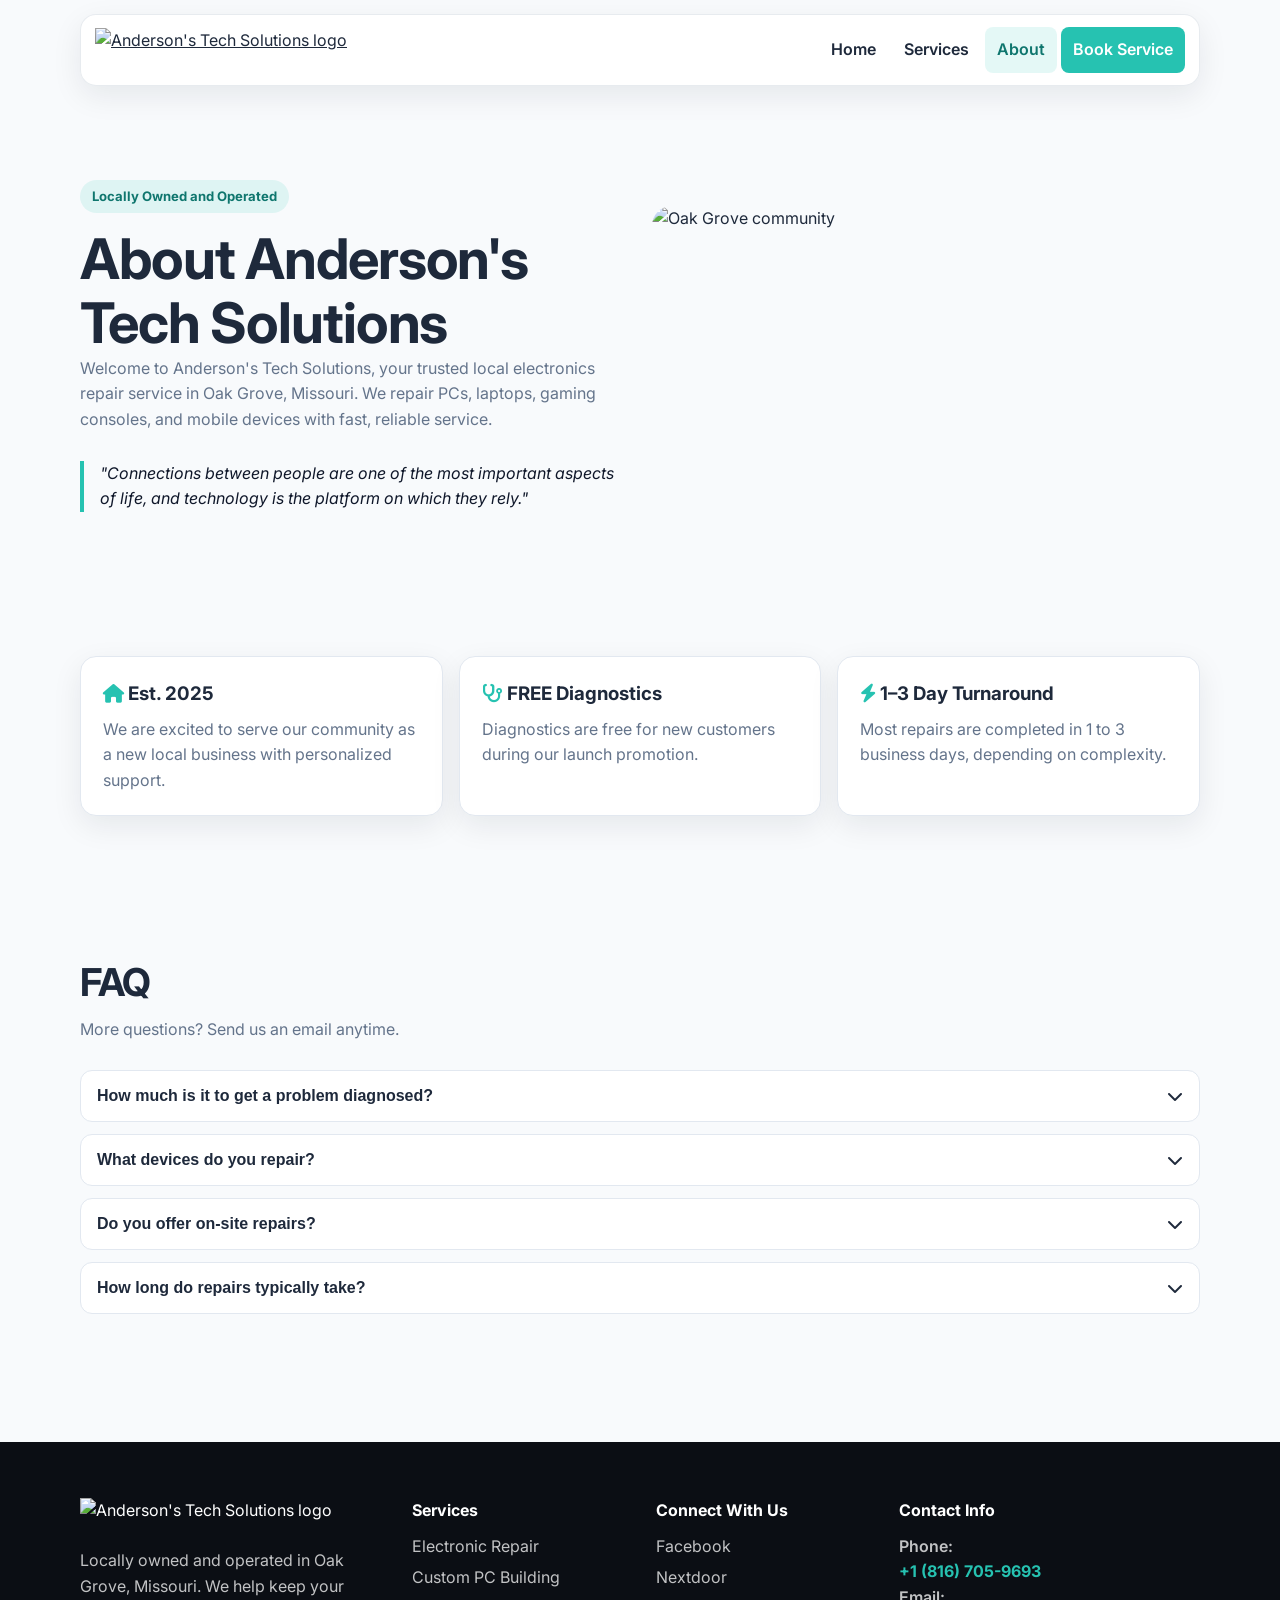
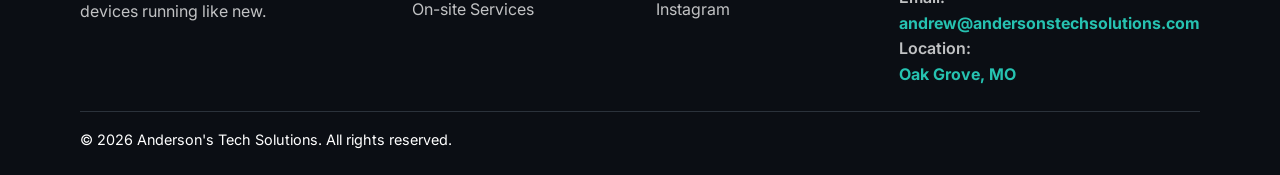
==== about.html @ 89846344 "Add files via upload" ====
<!DOCTYPE html>
<html lang="en">
<head>
    <meta charset="UTF-8">
    <meta name="viewport" content="width=device-width, initial-scale=1.0">
    <title>About | Anderson's Tech Solutions</title>
    <link rel="preconnect" href="https://fonts.googleapis.com">
    <link rel="preconnect" href="https://fonts.gstatic.com" crossorigin>
    <link href="https://fonts.googleapis.com/css2?family=Inter:wght@400;500;600;700;800&display=swap" rel="stylesheet">
    <link rel="stylesheet" href="style.css">
    <link rel="stylesheet" href="https://cdnjs.cloudflare.com/ajax/libs/font-awesome/6.5.2/css/all.min.css">
</head>
<body>
    <header class="site-header">
        <div class="container nav-wrap">
            <a class="brand" href="index.html" aria-label="Go to home">
                <img src="images/andersons-tech-solutions-logo.webp" alt="Anderson's Tech Solutions logo">
            </a>
            <button class="nav-toggle" aria-label="Open navigation" aria-expanded="false" aria-controls="site-nav">
                <span></span><span></span><span></span>
            </button>
            <nav class="nav-links" id="site-nav">
                <a href="index.html">Home</a>
                <a href="services.html">Services</a>
                <a href="about.html">About</a>
                <a href="contact.html" class="nav-cta">Book Service</a>
            </nav>
        </div>
    </header>

    <main>
        <section class="section">
            <div class="container split">
                <div>
                    <span class="pill">Locally Owned and Operated</span>
                    <h1>About Anderson's Tech Solutions</h1>
                    <p class="section-copy">Welcome to Anderson's Tech Solutions, your trusted local electronics repair service in Oak Grove, Missouri. We repair PCs, laptops, gaming consoles, and mobile devices with fast, reliable service.</p>
                    <p class="quote-box">"Connections between people are one of the most important aspects of life, and technology is the platform on which they rely."</p>
                </div>
                <div class="hero-media">
                    <img src="images/oakgrove.webp" alt="Oak Grove community">
                </div>
            </div>
        </section>

        <section class="section">
            <div class="container services-grid">
                <article class="card">
                    <h3><i class="fa-solid fa-house" style="color:#26C2B1;"></i> Est. 2025</h3>
                    <p>We are excited to serve our community as a new local business with personalized support.</p>
                </article>
                <article class="card">
                    <h3><i class="fa-solid fa-stethoscope" style="color:#26C2B1;"></i> FREE Diagnostics</h3>
                    <p>Diagnostics are free for new customers during our launch promotion.</p>
                </article>
                <article class="card">
                    <h3><i class="fa-solid fa-bolt" style="color:#26C2B1;"></i> 1–3 Day Turnaround</h3>
                    <p>Most repairs are completed in 1 to 3 business days, depending on complexity.</p>
                </article>
            </div>
        </section>

        <section class="section">
            <div class="container">
                <h2 class="section-title">FAQ</h2>
                <p class="section-copy">More questions? Send us an email anytime.</p>
                <div class="faq-list">
                    <article class="faq-item">
                        <button class="faq-question" type="button">How much is it to get a problem diagnosed? <i class="fa-solid fa-chevron-down"></i></button>
                        <div class="faq-answer"><p>Diagnostics on average are about $50 but are currently free for new customers with our promotion.</p></div>
                    </article>
                    <article class="faq-item">
                        <button class="faq-question" type="button">What devices do you repair? <i class="fa-solid fa-chevron-down"></i></button>
                        <div class="faq-answer"><p>We repair PCs, laptops, gaming consoles, mobile devices, and custom-built computers. If it's tech, we can fix it.</p></div>
                    </article>
                    <article class="faq-item">
                        <button class="faq-question" type="button">Do you offer on-site repairs? <i class="fa-solid fa-chevron-down"></i></button>
                        <div class="faq-answer"><p>Yes. We come to you for diagnostics, repairs, and device pick-up/drop-off.</p></div>
                    </article>
                    <article class="faq-item">
                        <button class="faq-question" type="button">How long do repairs typically take? <i class="fa-solid fa-chevron-down"></i></button>
                        <div class="faq-answer"><p>Most repairs are completed within 1 to 3 business days. We keep you updated on timing.</p></div>
                    </article>
                </div>
            </div>
        </section>
    </main>

    <footer>
        <div class="container footer-grid">
            <div class="footer-brand">
                <img src="images/andersons-tech-solutions-logo2.webp" alt="Anderson's Tech Solutions logo">
                <p>Locally owned and operated in Oak Grove, Missouri. We help keep your devices running like new.</p>
            </div>
            <div>
                <h4>Services</h4>
                <ul>
                    <li><a href="services.html">Electronic Repair</a></li>
                    <li><a href="services.html">Custom PC Building</a></li>
                    <li><a href="services.html">On-site Services</a></li>
                </ul>
            </div>
            <div>
                <h4>Connect With Us</h4>
                <ul>
                    <li><a href="#">Facebook</a></li>
                    <li><a href="#">Nextdoor</a></li>
                    <li><a href="#">Instagram</a></li>
                </ul>
            </div>
            <div>
                <h4>Contact Info</h4>
                <p><span class="contact-label">Phone:</span><br><span class="contact-value">+1 (816) 705-9693</span></p>
                <p><span class="contact-label">Email:</span><br><span class="contact-value">andrew@andersonstechsolutions.com</span></p>
                <p><span class="contact-label">Location:</span><br><span class="contact-value">Oak Grove, MO</span></p>
            </div>
        </div>
        <div class="container footer-bottom">© 2026 Anderson's Tech Solutions. All rights reserved.</div>
    </footer>

    <script>
        (() => {
            const toggle = document.querySelector('.nav-toggle');
            const nav = document.querySelector('#site-nav');
            const header = document.querySelector('.site-header');
            let lastY = 0;

            toggle.addEventListener('click', () => {
                const isOpen = nav.classList.toggle('open');
                toggle.setAttribute('aria-expanded', isOpen ? 'true' : 'false');
            });

            nav.querySelectorAll('a').forEach(link => {
                link.addEventListener('click', () => {
                    nav.classList.remove('open');
                    toggle.setAttribute('aria-expanded', 'false');
                });
            });

            const current = window.location.pathname.split('/').pop() || 'index.html';
            nav.querySelectorAll('a').forEach(link => {
                const href = link.getAttribute('href');
                if (href === current) link.classList.add('active');
            });

            window.addEventListener('scroll', () => {
                const y = window.scrollY || document.documentElement.scrollTop;
                if (y > lastY && y > 120) header.classList.add('is-hidden');
                else header.classList.remove('is-hidden');
                lastY = y <= 0 ? 0 : y;
            });

            document.querySelectorAll('.faq-item').forEach(item => {
                const button = item.querySelector('.faq-question');
                button.addEventListener('click', () => item.classList.toggle('active'));
            });
        })();
    </script>
</body>
</html>
---- style.css ----
:root {
    --primary: #26C2B1;
    --bg-dark: #0B0E14;
    --bg-light: #F8FAFC;
    --text: #1E293B;
    --muted: #64748B;
    --white: #FFFFFF;
    --border: #E2E8F0;
    --shadow-soft: 0 10px 30px rgba(15, 23, 42, 0.08);
    --shadow-hover: 0 18px 40px rgba(15, 23, 42, 0.14);
}

* {
    margin: 0;
    padding: 0;
    box-sizing: border-box;
}

html {
    scroll-behavior: smooth;
}

body {
    font-family: 'Inter', sans-serif;
    background: var(--bg-light);
    color: var(--text);
    line-height: 1.6;
}

img {
    max-width: 100%;
    display: block;
}

a {
    color: inherit;
}

.container {
    width: min(1120px, 92%);
    margin: 0 auto;
}

h1,
h2 {
    letter-spacing: -0.02em;
    line-height: 1.15;
}

h1 {
    font-size: clamp(2rem, 5vw, 3.5rem);
}

h2 {
    font-size: clamp(1.6rem, 3.5vw, 2.4rem);
}

p {
    color: var(--muted);
}

.section {
    padding: 72px 0;
}

.section-title {
    margin-bottom: 12px;
}

.section-copy {
    max-width: 70ch;
    margin-bottom: 28px;
}

.pill {
    display: inline-flex;
    align-items: center;
    padding: 6px 12px;
    border-radius: 999px;
    background: rgba(38, 194, 177, 0.12);
    color: #0f766e;
    font-size: 0.82rem;
    font-weight: 700;
    margin-bottom: 14px;
}

.btn,
.btn-outline {
    min-height: 48px;
    padding: 12px 18px;
    border-radius: 8px;
    border: 1px solid transparent;
    font-weight: 700;
    text-decoration: none;
    display: inline-flex;
    align-items: center;
    justify-content: center;
    gap: 8px;
    transition: all 0.3s ease;
    cursor: pointer;
}

.btn {
    background: var(--primary);
    color: var(--white);
}

.btn:hover {
    filter: brightness(0.95);
    transform: translateY(-1px);
}

.btn-outline {
    border-color: var(--border);
    color: var(--text);
    background: var(--white);
}

.btn-outline:hover {
    border-color: var(--primary);
    color: #0f766e;
}

.site-header {
    position: fixed;
    top: 14px;
    left: 0;
    right: 0;
    z-index: 1000;
    transition: transform 0.3s ease, opacity 0.3s ease;
}

.site-header.is-hidden {
    transform: translateY(-120px);
    opacity: 0;
    pointer-events: none;
}

.nav-wrap {
    min-height: 72px;
    background: rgba(255, 255, 255, 0.92);
    backdrop-filter: blur(14px);
    border: 1px solid rgba(148, 163, 184, 0.22);
    border-radius: 16px;
    display: flex;
    align-items: center;
    justify-content: space-between;
    padding: 8px 14px;
    box-shadow: var(--shadow-soft);
}

.brand img {
    height: 44px;
}

.nav-toggle {
    width: 46px;
    height: 46px;
    border: 1px solid var(--border);
    border-radius: 10px;
    background: var(--white);
    display: inline-flex;
    align-items: center;
    justify-content: center;
    flex-direction: column;
    gap: 5px;
}

.nav-toggle span {
    width: 18px;
    height: 2px;
    background: var(--text);
    border-radius: 2px;
}

.nav-links {
    position: absolute;
    top: calc(100% + 10px);
    left: 4%;
    right: 4%;
    background: var(--white);
    border: 1px solid var(--border);
    border-radius: 14px;
    box-shadow: var(--shadow-soft);
    padding: 10px;
    display: none;
    flex-direction: column;
    gap: 6px;
}

.nav-links.open {
    display: flex;
}

.nav-links a {
    text-decoration: none;
    color: var(--text);
    font-weight: 600;
    padding: 12px;
    border-radius: 8px;
    transition: all 0.3s ease;
}

.nav-links a:hover,
.nav-links a.active {
    background: rgba(38, 194, 177, 0.12);
    color: #0f766e;
}

.nav-links .nav-cta {
    background: var(--primary);
    color: var(--white);
    text-align: center;
}

.nav-links .nav-cta:hover {
    background: #1da998;
    color: var(--white);
}

main {
    padding-top: 108px;
}

.hero {
    display: grid;
    gap: 26px;
    align-items: center;
}

.hero-media {
    border-radius: 20px;
    overflow: hidden;
    min-height: 280px;
}

.hero-media img {
    width: 100%;
    height: 100%;
    object-fit: cover;
}

.quick-highlights {
    display: grid;
    gap: 16px;
    margin-top: 22px;
}

.card {
    background: var(--white);
    border: 1px solid var(--border);
    border-radius: 16px;
    padding: 22px;
    box-shadow: var(--shadow-soft);
    transition: all 0.3s ease;
}

.card:hover {
    transform: translateY(-4px);
    box-shadow: var(--shadow-hover);
}

.card h3 {
    margin-bottom: 8px;
}

.services-grid {
    display: grid;
    gap: 16px;
}

.dark-band {
    background: var(--bg-dark);
    color: var(--white);
    border-radius: 20px;
    padding: 28px;
}

.dark-band p {
    color: rgba(255, 255, 255, 0.8);
}

.split {
    display: grid;
    gap: 24px;
    align-items: center;
}

.quote-box {
    border-left: 4px solid var(--primary);
    padding-left: 16px;
    font-style: italic;
    color: #0f172a;
}

.faq-list {
    display: grid;
    gap: 12px;
}

.faq-item {
    background: var(--white);
    border: 1px solid var(--border);
    border-radius: 12px;
    overflow: hidden;
}

.faq-question {
    width: 100%;
    border: 0;
    background: transparent;
    text-align: left;
    font-size: 1rem;
    color: var(--text);
    font-weight: 700;
    padding: 16px;
    display: flex;
    justify-content: space-between;
    align-items: center;
    cursor: pointer;
}

.faq-answer {
    padding: 0 16px;
    max-height: 0;
    overflow: hidden;
    transition: max-height 0.3s ease;
}

.faq-item.active .faq-answer {
    max-height: 220px;
    padding-bottom: 16px;
}

.contact-layout {
    display: grid;
    gap: 18px;
}

.contact-panel,
.contact-form-wrap {
    border-radius: 16px;
    border: 1px solid var(--border);
    background: var(--white);
    padding: 22px;
}

.contact-list {
    display: grid;
    gap: 12px;
    margin-top: 16px;
}

.contact-list p {
    margin: 0;
}

.contact-value {
    color: var(--primary);
    font-weight: 700;
}

.social-links {
    display: flex;
    flex-wrap: wrap;
    gap: 10px;
    margin-top: 14px;
}

.social-links a {
    text-decoration: none;
    border: 1px solid var(--border);
    border-radius: 999px;
    padding: 8px 12px;
    font-weight: 600;
    transition: all 0.3s ease;
}

.social-links a:hover {
    border-color: var(--primary);
    color: #0f766e;
}

form {
    display: grid;
    gap: 12px;
}

label {
    font-weight: 600;
    font-size: 0.92rem;
}

input,
textarea {
    width: 100%;
    min-height: 48px;
    border: 1px solid var(--border);
    border-radius: 8px;
    padding: 12px 14px;
    font: inherit;
    color: var(--text);
    background: var(--white);
}

textarea {
    min-height: 130px;
    resize: vertical;
}

input:focus,
textarea:focus {
    outline: 2px solid rgba(38, 194, 177, 0.3);
    border-color: var(--primary);
}

.form-msg {
    font-weight: 600;
    color: #0f766e;
    min-height: 20px;
}

footer {
    margin-top: 56px;
    background: var(--bg-dark);
    color: var(--white);
    padding: 56px 0 24px;
}

.footer-grid {
    display: grid;
    gap: 22px;
}

.footer-brand img {
    height: 38px;
    margin-bottom: 12px;
}

footer h4 {
    margin-bottom: 10px;
    color: var(--white);
}

footer p,
footer a,
footer li {
    color: rgba(255, 255, 255, 0.75);
    text-decoration: none;
    list-style: none;
}

footer ul {
    display: grid;
    gap: 6px;
}

footer .contact-label {
    color: rgba(255, 255, 255, 0.75);
    font-weight: 600;
}

footer .contact-value {
    color: var(--primary);
    font-weight: 700;
}

.footer-bottom {
    border-top: 1px solid rgba(148, 163, 184, 0.24);
    margin-top: 24px;
    padding-top: 16px;
    font-size: 0.9rem;
}

@media (min-width: 900px) {
    .nav-toggle {
        display: none;
    }

    .nav-links {
        position: static;
        display: flex;
        flex-direction: row;
        align-items: center;
        gap: 4px;
        background: transparent;
        border: 0;
        box-shadow: none;
        padding: 0;
    }

    .nav-links a {
        padding: 10px 12px;
    }

    .hero {
        grid-template-columns: 1.05fr 0.95fr;
        gap: 36px;
    }

    .quick-highlights {
        grid-template-columns: repeat(3, 1fr);
    }

    .services-grid {
        grid-template-columns: repeat(3, 1fr);
    }

    .split {
        grid-template-columns: 1fr 1fr;
    }

    .contact-layout {
        grid-template-columns: 0.95fr 1.05fr;
    }

    .footer-grid {
        grid-template-columns: 1.4fr 1fr 1fr 1.1fr;
    }
}
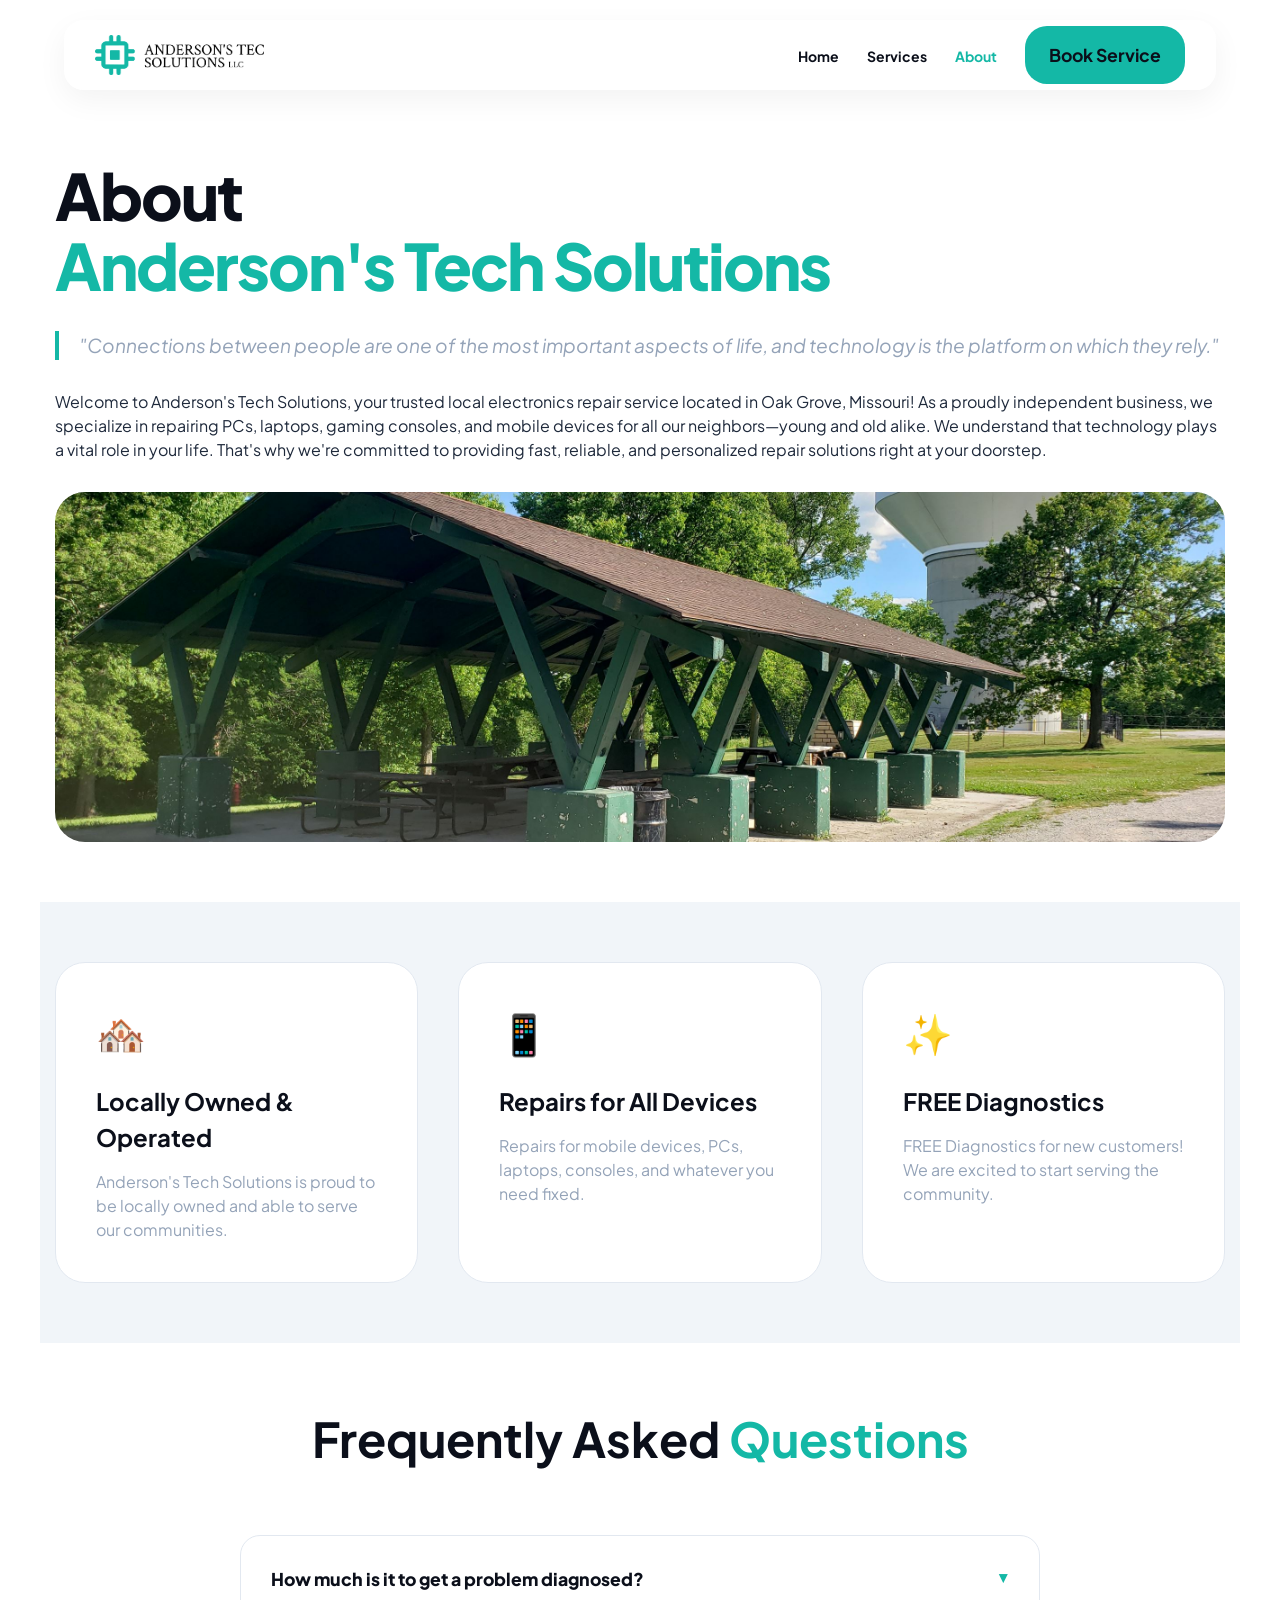
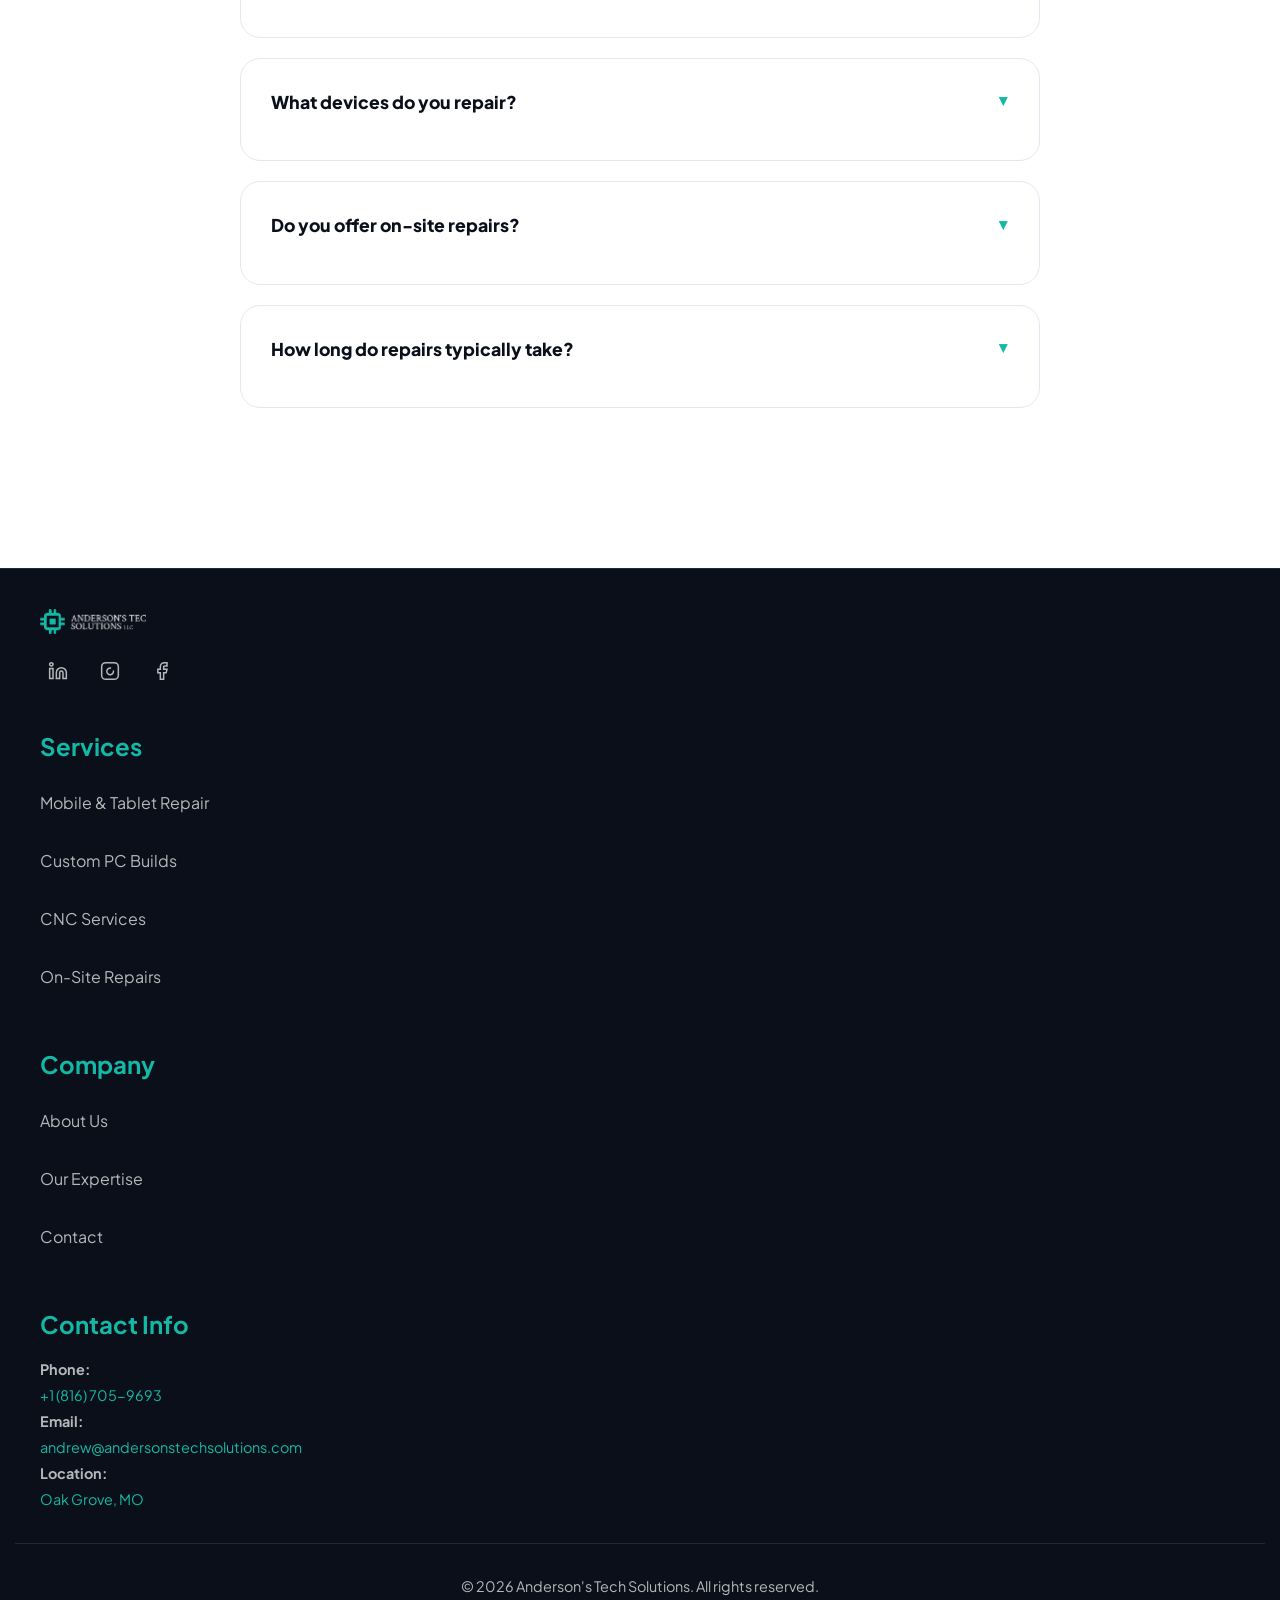
==== commit 741de6e2: "Add files via upload" ====
--- a/about.html
+++ b/about.html
@@ -3,158 +3,272 @@
 <head>
     <meta charset="UTF-8">
     <meta name="viewport" content="width=device-width, initial-scale=1.0">
-    <title>About | Anderson's Tech Solutions</title>
-    <link rel="preconnect" href="https://fonts.googleapis.com">
-    <link rel="preconnect" href="https://fonts.gstatic.com" crossorigin>
-    <link href="https://fonts.googleapis.com/css2?family=Inter:wght@400;500;600;700;800&display=swap" rel="stylesheet">
+    <link rel="icon" type="image/webp" href="images/log.webp">
+    <title>About Us | Anderson's Tech Solutions</title>
     <link rel="stylesheet" href="style.css">
-    <link rel="stylesheet" href="https://cdnjs.cloudflare.com/ajax/libs/font-awesome/6.5.2/css/all.min.css">
+    <link href="https://fonts.googleapis.com/css2?family=Plus+Jakarta+Sans:wght@700;800&display=swap" rel="stylesheet">
+    <link href="https://unpkg.com/aos@2.3.1/dist/aos.css" rel="stylesheet">
 </head>
 <body>
-    <header class="site-header">
-        <div class="container nav-wrap">
-            <a class="brand" href="index.html" aria-label="Go to home">
-                <img src="images/andersons-tech-solutions-logo.webp" alt="Anderson's Tech Solutions logo">
-            </a>
-            <button class="nav-toggle" aria-label="Open navigation" aria-expanded="false" aria-controls="site-nav">
-                <span></span><span></span><span></span>
-            </button>
-            <nav class="nav-links" id="site-nav">
-                <a href="index.html">Home</a>
-                <a href="services.html">Services</a>
-                <a href="about.html">About</a>
-                <a href="contact.html" class="nav-cta">Book Service</a>
-            </nav>
+
+    <nav class="navbar">
+        <a href="index.html" style="display: flex; align-items: center; text-decoration: none;">
+            <img src="images/andersons-tech-solutions-logo.webp" height="40" alt="Anderson's Tech Solutions Logo">
+        </a>
+        
+        <!-- Pulsante Hamburger (visibile solo mobile) -->
+        <button class="hamburger" aria-label="Toggle navigation menu" aria-expanded="false">
+            <svg class="hamburger-open" width="28" height="28" viewBox="0 0 24 24" fill="none" stroke="#0b0f1a" stroke-width="3" aria-hidden="true">
+                <line x1="3" y1="6" x2="21" y2="6"></line>
+                <line x1="3" y1="12" x2="21" y2="12"></line>
+                <line x1="3" y1="18" x2="21" y2="18"></line>
+            </svg>
+            <svg class="hamburger-close" width="28" height="28" viewBox="0 0 24 24" fill="none" stroke="#ffffff" stroke-width="3" aria-hidden="true">
+                <line x1="5" y1="5" x2="19" y2="19"></line>
+                <line x1="19" y1="5" x2="5" y2="19"></line>
+            </svg>
+        </button>
+        
+        <div class="nav-links">
+            <a href="index.html">Home</a>
+            <a href="services.html">Services</a>
+            <a href="about.html" class="active">About</a>
+            <a href="contact.html" class="btn-cta">Book Service</a>
+
+            <div class="mobile-social" aria-label="Social links">
+                <a href="#" class="social-link" aria-label="LinkedIn">
+                    <svg width="24" height="24" viewBox="0 0 24 24" fill="none" stroke="currentColor" stroke-width="2" aria-hidden="true">
+                        <path d="M16 8a6 6 0 0 1 6 6v7h-4v-7a2 2 0 0 0-2-2 2 2 0 0 0-2 2v7h-4v-7a6 6 0 0 1 6-6z"></path>
+                        <rect x="2" y="9" width="4" height="12"></rect>
+                        <circle cx="4" cy="4" r="2"></circle>
+                    </svg>
+                </a>
+                <a href="#" class="social-link" aria-label="Instagram">
+                    <svg width="24" height="24" viewBox="0 0 24 24" fill="none" stroke="currentColor" stroke-width="2" aria-hidden="true">
+                        <rect x="2" y="2" width="20" height="20" rx="5" ry="5"></rect>
+                        <path d="M16 11.37a4 4 0 1 1-2.74-2.74"></path>
+                        <line x1="17.5" y1="6.5" x2="17.51" y2="6.5"></line>
+                    </svg>
+                </a>
+                <a href="#" class="social-link" aria-label="Facebook">
+                    <svg width="24" height="24" viewBox="0 0 24 24" fill="none" stroke="currentColor" stroke-width="2" aria-hidden="true">
+                        <path d="M18 2h-3a5 5 0 0 0-5 5v3H7v4h3v8h4v-8h3l1-4h-4V7a1 1 0 0 1 1-1h3z"></path>
+                    </svg>
+                </a>
+            </div>
         </div>
-    </header>
-
-    <main>
-        <section class="section">
-            <div class="container split">
-                <div>
-                    <span class="pill">Locally Owned and Operated</span>
-                    <h1>About Anderson's Tech Solutions</h1>
-                    <p class="section-copy">Welcome to Anderson's Tech Solutions, your trusted local electronics repair service in Oak Grove, Missouri. We repair PCs, laptops, gaming consoles, and mobile devices with fast, reliable service.</p>
-                    <p class="quote-box">"Connections between people are one of the most important aspects of life, and technology is the platform on which they rely."</p>
-                </div>
-                <div class="hero-media">
-                    <img src="images/oakgrove.webp" alt="Oak Grove community">
+    </nav>
+
+    <main style="padding-top: 100px;">
+        <section class="about-hero">
+            <div class="grid-dynamic">
+                <div data-aos="fade-right">
+                    <h1 style="font-size: clamp(1.8rem, 5vw, 4.5rem);">About <br><span class="text-teal">Anderson's Tech Solutions</span></h1>
+                    <p style="margin: 30px 0; font-size: clamp(1rem, 2vw, 1.2rem); color: var(--gray-400); border-left: 4px solid var(--teal); padding-left: 20px; font-style: italic;">
+                        "Connections between people are one of the most important aspects of life, and technology is the platform on which they rely."
+                    </p>
+                    <p style="color: var(--gray-800); font-size: clamp(0.95rem, 2vw, 1rem);">Welcome to Anderson's Tech Solutions, your trusted local electronics repair service located in Oak Grove, Missouri! As a proudly independent business, we specialize in repairing PCs, laptops, gaming consoles, and mobile devices for all our neighbors—young and old alike. We understand that technology plays a vital role in your life. That's why we're committed to providing fast, reliable, and personalized repair solutions right at your doorstep.</p>
+                </div>
+                <div class="img-wrapper" style="height: auto; min-height: 300px;" data-aos="zoom-in">
+                    <img src="images/oakgrove.webp" alt="Oak Grove Workshop">
                 </div>
             </div>
         </section>
 
-        <section class="section">
-            <div class="container services-grid">
-                <article class="card">
-                    <h3><i class="fa-solid fa-house" style="color:#26C2B1;"></i> Est. 2025</h3>
-                    <p>We are excited to serve our community as a new local business with personalized support.</p>
-                </article>
-                <article class="card">
-                    <h3><i class="fa-solid fa-stethoscope" style="color:#26C2B1;"></i> FREE Diagnostics</h3>
-                    <p>Diagnostics are free for new customers during our launch promotion.</p>
-                </article>
-                <article class="card">
-                    <h3><i class="fa-solid fa-bolt" style="color:#26C2B1;"></i> 1–3 Day Turnaround</h3>
-                    <p>Most repairs are completed in 1 to 3 business days, depending on complexity.</p>
-                </article>
+        <section style="background: var(--bg-light); padding: 120px 20px;">
+            <div style="max-width: 1200px; margin: 0 auto; display: grid; grid-template-columns: repeat(auto-fit, minmax(250px, 1fr)); gap: 40px;">
+                <div class="card-standard" data-aos="fade-up">
+                    <div style="font-size: 2.5rem; margin-bottom: 20px;">🏘️</div>
+                    <h3>Locally Owned & Operated</h3>
+                    <p>Anderson's Tech Solutions is proud to be locally owned and able to serve our communities.</p>
+                </div>
+                <div class="card-standard" data-aos="fade-up" data-aos-delay="25">
+                    <div style="font-size: 2.5rem; margin-bottom: 20px;">📱</div>
+                    <h3>Repairs for All Devices</h3>
+                    <p>Repairs for mobile devices, PCs, laptops, consoles, and whatever you need fixed.</p>
+                </div>
+                <div class="card-standard" data-aos="fade-up" data-aos-delay="50">
+                    <div style="font-size: 2.5rem; margin-bottom: 20px;">✨</div>
+                    <h3>FREE Diagnostics</h3>
+                    <p>FREE Diagnostics for new customers! We are excited to start serving the community.</p>
+                </div>
             </div>
         </section>
 
-        <section class="section">
-            <div class="container">
-                <h2 class="section-title">FAQ</h2>
-                <p class="section-copy">More questions? Send us an email anytime.</p>
-                <div class="faq-list">
-                    <article class="faq-item">
-                        <button class="faq-question" type="button">How much is it to get a problem diagnosed? <i class="fa-solid fa-chevron-down"></i></button>
-                        <div class="faq-answer"><p>Diagnostics on average are about $50 but are currently free for new customers with our promotion.</p></div>
-                    </article>
-                    <article class="faq-item">
-                        <button class="faq-question" type="button">What devices do you repair? <i class="fa-solid fa-chevron-down"></i></button>
-                        <div class="faq-answer"><p>We repair PCs, laptops, gaming consoles, mobile devices, and custom-built computers. If it's tech, we can fix it.</p></div>
-                    </article>
-                    <article class="faq-item">
-                        <button class="faq-question" type="button">Do you offer on-site repairs? <i class="fa-solid fa-chevron-down"></i></button>
-                        <div class="faq-answer"><p>Yes. We come to you for diagnostics, repairs, and device pick-up/drop-off.</p></div>
-                    </article>
-                    <article class="faq-item">
-                        <button class="faq-question" type="button">How long do repairs typically take? <i class="fa-solid fa-chevron-down"></i></button>
-                        <div class="faq-answer"><p>Most repairs are completed within 1 to 3 business days. We keep you updated on timing.</p></div>
-                    </article>
+        <section id="faq" style="padding: 120px 20px;">
+            <div style="max-width: 1200px; margin: 0 auto;">
+                <h2 style="text-align: center; margin-bottom: 60px;">Frequently Asked <span class="text-teal">Questions</span></h2>
+                <div style="max-width: 800px; margin: 0 auto; display: grid; gap: 20px;">
+                    
+                    <div class="faq-item" data-aos="fade-up">
+                        <div class="faq-question">How much is it to get a problem diagnosed?</div>
+                        <div class="faq-answer">Diagnostics on average are about $50 but are completely free for new customers with our promotion!</div>
+                    </div>
+
+                    <div class="faq-item" data-aos="fade-up">
+                        <div class="faq-question">What devices do you repair?</div>
+                        <div class="faq-answer">We repair a wide range of electronics, including PCs, laptops, gaming consoles, mobile devices, and even custom-built computers. If it's tech, we can fix it!</div>
+                    </div>
+
+                    <div class="faq-item" data-aos="fade-up">
+                        <div class="faq-question">Do you offer on-site repairs?</div>
+                        <div class="faq-answer">Yes! We come to you for diagnostics, repairs, or device pick-up and drop-off, making the process as convenient as possible.</div>
+                    </div>
+
+                    <div class="faq-item" data-aos="fade-up">
+                        <div class="faq-question">How long do repairs typically take?</div>
+                        <div class="faq-answer">Most repairs are completed within 1 to 3 business days, depending on the complexity. We'll always keep you updated on the timeline.</div>
+                    </div>
+
                 </div>
             </div>
         </section>
     </main>
 
     <footer>
-        <div class="container footer-grid">
-            <div class="footer-brand">
-                <img src="images/andersons-tech-solutions-logo2.webp" alt="Anderson's Tech Solutions logo">
-                <p>Locally owned and operated in Oak Grove, Missouri. We help keep your devices running like new.</p>
-            </div>
-            <div>
-                <h4>Services</h4>
-                <ul>
-                    <li><a href="services.html">Electronic Repair</a></li>
-                    <li><a href="services.html">Custom PC Building</a></li>
-                    <li><a href="services.html">On-site Services</a></li>
-                </ul>
-            </div>
-            <div>
-                <h4>Connect With Us</h4>
-                <ul>
-                    <li><a href="#">Facebook</a></li>
-                    <li><a href="#">Nextdoor</a></li>
-                    <li><a href="#">Instagram</a></li>
-                </ul>
-            </div>
-            <div>
-                <h4>Contact Info</h4>
-                <p><span class="contact-label">Phone:</span><br><span class="contact-value">+1 (816) 705-9693</span></p>
-                <p><span class="contact-label">Email:</span><br><span class="contact-value">andrew@andersonstechsolutions.com</span></p>
-                <p><span class="contact-label">Location:</span><br><span class="contact-value">Oak Grove, MO</span></p>
+        <div class="footer-container">
+            <div>
+                <div class="footer-logo">
+                    <img src="images/andersons-tech-solutions-logo2.webp" alt="Logo">
+                </div>
+                <div class="footer-social" aria-label="Social links">
+                    <a href="https://www.linkedin.com" target="_blank" rel="noopener noreferrer" class="social-link" aria-label="LinkedIn">
+                        <svg width="24" height="24" viewBox="0 0 24 24" fill="none" stroke="currentColor" stroke-width="2" aria-hidden="true">
+                            <path d="M16 8a6 6 0 0 1 6 6v7h-4v-7a2 2 0 0 0-2-2 2 2 0 0 0-2 2v7h-4v-7a6 6 0 0 1 6-6z"></path>
+                            <rect x="2" y="9" width="4" height="12"></rect>
+                            <circle cx="4" cy="4" r="2"></circle>
+                        </svg>
+                    </a>
+                    <a href="https://www.instagram.com" target="_blank" rel="noopener noreferrer" class="social-link" aria-label="Instagram">
+                        <svg width="24" height="24" viewBox="0 0 24 24" fill="none" stroke="currentColor" stroke-width="2" aria-hidden="true">
+                            <rect x="2" y="2" width="20" height="20" rx="5" ry="5"></rect>
+                            <path d="M16 11.37a4 4 0 1 1-2.74-2.74"></path>
+                            <line x1="17.5" y1="6.5" x2="17.51" y2="6.5"></line>
+                        </svg>
+                    </a>
+                    <a href="https://www.facebook.com" target="_blank" rel="noopener noreferrer" class="social-link" aria-label="Facebook">
+                        <svg width="24" height="24" viewBox="0 0 24 24" fill="none" stroke="currentColor" stroke-width="2" aria-hidden="true">
+                            <path d="M18 2h-3a5 5 0 0 0-5 5v3H7v4h3v8h4v-8h3l1-4h-4V7a1 1 0 0 1 1-1h3z"></path>
+                        </svg>
+                    </a>
+                </div>
+            </div>
+            <div>
+                <h3>Services</h3>
+                <a href="services.html#mobile">Mobile & Tablet Repair</a>
+                <a href="services.html#custom">Custom PC Builds</a>
+                <a href="services.html#cnc">CNC Services</a>
+                <a href="services.html#onsite">On-Site Repairs</a>
+            </div>
+            <div>
+                <h3>Company</h3>
+                <a href="about.html">About Us</a>
+                <a href="services.html">Our Expertise</a>
+                <a href="contact.html">Contact</a>
+            </div>
+            <div>
+                <h3>Contact Info</h3>
+                <p><strong>Phone:</strong><br>+1 (816) 705-9693</p>
+                <p><strong>Email:</strong><br>andrew@andersonstechsolutions.com</p>
+                <p><strong>Location:</strong><br>Oak Grove, MO</p>
             </div>
         </div>
-        <div class="container footer-bottom">© 2026 Anderson's Tech Solutions. All rights reserved.</div>
+        <div class="footer-bottom">
+            <p>&copy; 2026 Anderson's Tech Solutions. All rights reserved.</p>
+        </div>
     </footer>
 
+    <script src="https://unpkg.com/aos@2.3.1/dist/aos.js"></script>
     <script>
-        (() => {
-            const toggle = document.querySelector('.nav-toggle');
-            const nav = document.querySelector('#site-nav');
-            const header = document.querySelector('.site-header');
-            let lastY = 0;
-
-            toggle.addEventListener('click', () => {
-                const isOpen = nav.classList.toggle('open');
-                toggle.setAttribute('aria-expanded', isOpen ? 'true' : 'false');
+        AOS.init({ duration: 450, once: true });
+        
+        // Hide navbar on scroll
+        let lastScrollTop = 0;
+        const navbar = document.querySelector('.navbar');
+        
+        window.addEventListener('scroll', function() {
+            let currentScroll = window.pageYOffset || document.documentElement.scrollTop;
+            
+            if (currentScroll > lastScrollTop && currentScroll > 100) {
+                // Scrolling DOWN
+                navbar.classList.add('hide');
+            } else {
+                // Scrolling UP
+                navbar.classList.remove('hide');
+            }
+            
+            lastScrollTop = currentScroll <= 0 ? 0 : currentScroll;
+        });
+        
+        // Simple FAQ Accordion logic
+        document.querySelectorAll('.faq-item').forEach(item => {
+            item.addEventListener('click', () => {
+                // Close other items
+                document.querySelectorAll('.faq-item').forEach(otherItem => {
+                    if (otherItem !== item) {
+                        otherItem.classList.remove('active');
+                    }
+                });
+                // Toggle current item
+                item.classList.toggle('active');
             });
-
-            nav.querySelectorAll('a').forEach(link => {
-                link.addEventListener('click', () => {
-                    nav.classList.remove('open');
-                    toggle.setAttribute('aria-expanded', 'false');
-                });
-            });
-
-            const current = window.location.pathname.split('/').pop() || 'index.html';
-            nav.querySelectorAll('a').forEach(link => {
-                const href = link.getAttribute('href');
-                if (href === current) link.classList.add('active');
-            });
-
-            window.addEventListener('scroll', () => {
-                const y = window.scrollY || document.documentElement.scrollTop;
-                if (y > lastY && y > 120) header.classList.add('is-hidden');
-                else header.classList.remove('is-hidden');
-                lastY = y <= 0 ? 0 : y;
-            });
-
-            document.querySelectorAll('.faq-item').forEach(item => {
-                const button = item.querySelector('.faq-question');
-                button.addEventListener('click', () => item.classList.toggle('active'));
-            });
-        })();
+        });
+        
+        // Toggle Menu Mobile
+        const hamburger = document.querySelector('.hamburger');
+        const navLinks = document.querySelector('.nav-links');
+        let scrollPosition = 0;
+        
+        // Funzione per bloccare lo scroll
+        function lockScroll() {
+            scrollPosition = window.pageYOffset;
+            document.body.style.overflow = 'hidden';
+            document.body.style.position = 'fixed';
+            document.body.style.top = `-${scrollPosition}px`;
+            document.body.style.width = '100%';
+        }
+        
+        // Funzione per sbloccare lo scroll
+        function unlockScroll() {
+            document.body.style.removeProperty('overflow');
+            document.body.style.removeProperty('position');
+            document.body.style.removeProperty('top');
+            document.body.style.removeProperty('width');
+            window.scrollTo(0, scrollPosition);
+        }
+        
+        // Funzione per chiudere il menu
+        function closeMenu() {
+            navLinks.classList.remove('active');
+            hamburger.setAttribute('aria-expanded', 'false');
+            hamburger.classList.remove('active');
+            unlockScroll();
+        }
+        
+        // Toggle hamburger
+        hamburger.addEventListener('click', () => {
+            const isActive = navLinks.classList.toggle('active');
+            hamburger.setAttribute('aria-expanded', isActive);
+            hamburger.classList.toggle('active', isActive);
+            
+            if (isActive) {
+                lockScroll();
+            } else {
+                unlockScroll();
+            }
+        });
+        
+        // Chiudi menu quando si clicca su un link
+        navLinks.querySelectorAll('a').forEach(link => {
+            link.addEventListener('click', closeMenu);
+        });
+        
+        // Chiudi menu quando si clicca fuori (sull'overlay)
+        navLinks.addEventListener('click', (e) => {
+            if (e.target === navLinks) {
+                closeMenu();
+            }
+        });
     </script>
 </body>
 </html>
--- a/style.css
+++ b/style.css
@@ -1,520 +1,1101 @@
 :root {
-    --primary: #26C2B1;
-    --bg-dark: #0B0E14;
-    --bg-light: #F8FAFC;
-    --text: #1E293B;
-    --muted: #64748B;
-    --white: #FFFFFF;
-    --border: #E2E8F0;
-    --shadow-soft: 0 10px 30px rgba(15, 23, 42, 0.08);
-    --shadow-hover: 0 18px 40px rgba(15, 23, 42, 0.14);
-}
-
-* {
-    margin: 0;
-    padding: 0;
-    box-sizing: border-box;
-}
+    --gray-900: #0b0f1a;
+    --gray-800: #1e293b;
+    --gray-400: #94a3b8;
+    --teal: #14b8a6;
+    --teal-glow: rgba(20, 184, 166, 0.3);
+    --white: #ffffff;
+    --bg-light: #f1f5f9;
+}
+
+* { margin: 0; padding: 0; box-sizing: border-box; }
 
 html {
-    scroll-behavior: smooth;
+    -webkit-text-size-adjust: 100%;
+    text-size-adjust: 100%;
+    overflow-x: hidden;
 }
 
 body {
-    font-family: 'Inter', sans-serif;
-    background: var(--bg-light);
-    color: var(--text);
-    line-height: 1.6;
-}
-
-img {
+    font-family: 'Plus Jakarta Sans', sans-serif;
+    background: var(--white);
+    color: var(--gray-900);
+    line-height: 1.5;
+    overflow-x: hidden;
+    scrollbar-width: none;
+    -ms-overflow-style: none;
+    width: 100%;
     max-width: 100%;
-    display: block;
-}
-
-a {
-    color: inherit;
-}
-
-.container {
-    width: min(1120px, 92%);
-    margin: 0 auto;
-}
-
-h1,
-h2 {
-    letter-spacing: -0.02em;
-    line-height: 1.15;
-}
-
-h1 {
-    font-size: clamp(2rem, 5vw, 3.5rem);
-}
-
-h2 {
-    font-size: clamp(1.6rem, 3.5vw, 2.4rem);
-}
-
-p {
-    color: var(--muted);
-}
-
-.section {
-    padding: 72px 0;
-}
-
-.section-title {
-    margin-bottom: 12px;
-}
-
-.section-copy {
-    max-width: 70ch;
-    margin-bottom: 28px;
-}
-
-.pill {
-    display: inline-flex;
-    align-items: center;
-    padding: 6px 12px;
-    border-radius: 999px;
-    background: rgba(38, 194, 177, 0.12);
-    color: #0f766e;
-    font-size: 0.82rem;
+}
+
+body::-webkit-scrollbar {
+    display: none;
+}
+
+/* NAVBAR FLOTTANTE */
+.navbar {
+    position: fixed;
+    top: 20px; left: 50%;
+    transform: translateX(-50%);
+    width: 90%; max-width: 1200px;
+    height: 70px;
+    background: rgba(255, 255, 255, 0.8);
+    backdrop-filter: blur(15px);
+    border: 1px solid rgba(255, 255, 255, 0.3);
+    border-radius: 20px;
+    z-index: 1000;
+    display: flex; align-items: center; justify-content: space-between;
+    padding: 0 30px;
+    box-shadow: 0 10px 30px rgba(0,0,0,0.05);
+    transition: transform 0.3s ease, opacity 0.3s ease;
+}
+
+.navbar.hide {
+    transform: translateX(-50%) translateY(-120px);
+    opacity: 0;
+    pointer-events: none;
+}
+
+.nav-links a {
+    text-decoration: none;
+    color: var(--gray-900);
     font-weight: 700;
-    margin-bottom: 14px;
-}
-
-.btn,
-.btn-outline {
-    min-height: 48px;
-    padding: 12px 18px;
-    border-radius: 8px;
-    border: 1px solid transparent;
+    font-size: 14px;
+    margin-left: 25px;
+    transition: 0.3s;
+}
+
+.nav-links a:hover { color: var(--teal); }
+
+.nav-links a.active { color: var(--teal); }
+
+.mobile-social {
+    display: none;
+}
+
+.mobile-menu-copy {
+    display: none;
+}
+
+.btn-cta {
+    background: var(--teal);
+    color: white !important;
+    padding: 10px 20px;
+    border-radius: 12px;
+}
+
+/* HERO BADGE */
+.hero-badge {
+    background: rgba(20, 184, 166, 0.1);
+    color: var(--teal);
+    font-weight: 800;
+    letter-spacing: 0.5px;
+    font-size: 13px;
+    padding: 12px 24px;
+    border-radius: 12px;
+    display: inline-block;
+}
+
+/* HERO BUTTONS */
+.hero-buttons {
+    display: flex;
+    gap: 15px;
+    margin-top: 40px;
+    flex-wrap: wrap;
+}
+
+.btn-primary, .btn-secondary {
+    padding: 16px 32px;
+    border-radius: 16px;
     font-weight: 700;
+    font-size: 15px;
     text-decoration: none;
     display: inline-flex;
     align-items: center;
-    justify-content: center;
-    gap: 8px;
     transition: all 0.3s ease;
     cursor: pointer;
 }
 
-.btn {
-    background: var(--primary);
-    color: var(--white);
-}
-
-.btn:hover {
-    filter: brightness(0.95);
-    transform: translateY(-1px);
-}
-
-.btn-outline {
-    border-color: var(--border);
-    color: var(--text);
-    background: var(--white);
-}
-
-.btn-outline:hover {
-    border-color: var(--primary);
-    color: #0f766e;
-}
-
-.site-header {
-    position: fixed;
-    top: 14px;
-    left: 0;
-    right: 0;
-    z-index: 1000;
-    transition: transform 0.3s ease, opacity 0.3s ease;
-}
-
-.site-header.is-hidden {
-    transform: translateY(-120px);
-    opacity: 0;
-    pointer-events: none;
-}
-
-.nav-wrap {
-    min-height: 72px;
-    background: rgba(255, 255, 255, 0.92);
-    backdrop-filter: blur(14px);
-    border: 1px solid rgba(148, 163, 184, 0.22);
-    border-radius: 16px;
+.btn-primary {
+    background: var(--teal);
+    color: white;
+    border: 2px solid var(--teal);
+}
+
+.btn-primary:hover {
+    background: #0fa896;
+    border-color: #0fa896;
+    transform: translateY(-2px);
+    box-shadow: 0 10px 30px rgba(20, 184, 166, 0.3);
+}
+
+.btn-secondary {
+    background: transparent;
+    color: var(--gray-900);
+    border: 2px solid var(--gray-900);
+}
+
+.btn-secondary:hover {
+    background: var(--gray-900);
+    color: white;
+    transform: translateY(-2px);
+    box-shadow: 0 10px 30px rgba(11, 15, 26, 0.15);
+}
+
+/* PRICE GUARANTEE CARD */
+.price-guarantee-card {
+    background: var(--gray-900);
+    color: white;
+    padding: 60px;
+    border-radius: 40px;
+    text-align: center;
+    max-width: 1200px;
+    margin: 0 auto;
+}
+
+.price-guarantee-card h2 {
+    font-size: clamp(1.8rem, 4vw, 3rem);
+    margin-bottom: 20px;
+    font-weight: 800;
+    line-height: 1.2;
+}
+
+.price-guarantee-card p {
+    color: var(--gray-400);
+    font-size: 1.1rem;
+    max-width: 800px;
+    margin: 0 auto;
+    line-height: 1.6;
+}
+
+/* SERVICES HOME GRID */
+.services-home-grid {
+    display: grid;
+    grid-template-columns: repeat(auto-fit, minmax(280px, 1fr));
+    gap: 30px;
+    max-width: 1200px;
+    margin: 0 auto;
+}
+
+.service-card {
+    background: white;
+    padding: 40px;
+    border-radius: 24px;
+    border: 2px solid #e2e8f0;
+    transition: all 0.4s ease;
+    text-align: center;
+}
+
+.service-card:hover {
+    border-color: var(--teal);
+    transform: translateY(-8px);
+    box-shadow: 0 20px 40px rgba(20, 184, 166, 0.15);
+}
+
+.service-icon {
+    width: 80px;
+    height: 80px;
+    background: rgba(20, 184, 166, 0.1);
+    border-radius: 20px;
+    display: flex;
+    align-items: center;
+    justify-content: center;
+    margin: 0 auto 24px;
+    color: var(--teal);
+    transition: all 0.4s ease;
+}
+
+.service-card:hover .service-icon {
+    background: var(--teal);
+    color: white;
+    transform: scale(1.1) rotate(5deg);
+}
+
+.service-card h3 {
+    font-size: 1.4rem;
+    font-weight: 800;
+    margin-bottom: 16px;
+    color: var(--gray-900);
+}
+
+.service-card p {
+    color: var(--gray-400);
+    font-size: 0.95rem;
+    line-height: 1.6;
+}
+
+/* WE COME TO YOU SECTION */
+.we-come-section {
+    text-align: center;
+    max-width: 600px;
+    margin: 60px auto 0;
+    padding: 0 20px;
+}
+
+.we-come-section h3 {
+    font-size: 1.8rem;
+    font-weight: 800;
+    margin-bottom: 16px;
+    color: var(--gray-900);
+}
+
+.we-come-section p {
+    color: var(--gray-400);
+    font-size: 1.05rem;
+    line-height: 1.7;
+}
+
+.we-come-section .service-icon {
+    width: 80px;
+    height: 80px;
+    background: rgba(20, 184, 166, 0.1);
+    border-radius: 20px;
+    display: flex;
+    align-items: center;
+    justify-content: center;
+    color: var(--teal);
+}
+
+/* TIPOGRAFIA DI IMPATTO */
+h1 { font-size: clamp(2.5rem, 6vw, 4.5rem); font-weight: 800; line-height: 1.1; letter-spacing: -2px; }
+.text-teal { color: var(--teal); }
+
+/* LAYOUT ASIMMETRICO (La Gerarchia Visiva) */
+section { padding: 120px 20px; max-width: 1200px; margin: 0 auto; }
+
+.hero-grid {
+    display: grid;
+    grid-template-columns: 1.2fr 0.8fr;
+    gap: 60px;
+    align-items: center;
+}
+
+/* CARD DOMINANTE */
+.card-main {
+    background: var(--gray-900);
+    color: white;
+    padding: 60px;
+    border-radius: 40px;
+    position: relative;
+    overflow: hidden;
+    grid-column: span 2; /* Prende tutta la larghezza per enfasi */
+}
+
+/* CARD SECONDARIE */
+.card-sub {
+    background: var(--bg-light);
+    padding: 40px;
+    border-radius: 30px;
+    border: 1px solid transparent;
+    transition: 0.4s ease;
+}
+
+.card-sub:hover {
+    border-color: var(--teal);
+    background: white;
+    transform: translateY(-10px);
+    box-shadow: 0 20px 40px rgba(0,0,0,0.05);
+}
+
+/* IMMAGINI CON OVERLAY */
+.img-box {
+    width: 100%;
+    height: 400px;
+    border-radius: 30px;
+    overflow: hidden;
+    position: relative;
+}
+
+.img-box img {
+    width: 100%; height: 100%; object-fit: cover;
+    transition: transform 0.5s ease;
+}
+
+.img-box:hover img { transform: scale(1.05); }
+
+/* FORM MODERN */
+.input-field {
+    width: 100%;
+    padding: 18px;
+    background: #f8fafc;
+    border: 2px solid #e2e8f0;
+    border-radius: 12px;
+    margin-bottom: 20px;
+    font-family: inherit;
+}
+
+.input-field:focus {
+    outline: none;
+    border-color: var(--teal);
+    box-shadow: 0 0 0 4px var(--teal-glow);
+}
+
+.btn-send {
+    background: var(--teal);
+    color: white;
+    padding: 20px;
+    width: 100%;
+    border: none;
+    border-radius: 12px;
+    font-weight: 800;
+    cursor: pointer;
+    transition: 0.3s;
+}
+
+/* CARD STANDARD (ABOUT) */
+.card-standard {
+    background: white;
+    padding: 40px;
+    border-radius: 30px;
+    border: 1px solid #e2e8f0;
+    transition: 0.4s ease;
+}
+
+.card-standard:hover {
+    border-color: var(--teal);
+    transform: translateY(-10px);
+    box-shadow: 0 20px 40px rgba(20, 184, 166, 0.1);
+}
+
+.card-standard h3 {
+    font-size: 1.5rem;
+    margin-bottom: 15px;
+    color: var(--gray-900);
+}
+
+.card-standard p {
+    color: var(--gray-400);
+    font-size: 1rem;
+}
+
+.card-bento.card-standard {
+    background: white;
+    padding: 40px;
+    border: 1px solid #e2e8f0;
+}
+
+.card-bento.card-standard:hover {
+    border-color: var(--teal);
+    box-shadow: 0 20px 40px rgba(20, 184, 166, 0.1);
+}
+
+.card-bento.card-standard h2 {
+    color: var(--gray-900);
+}
+
+.card-bento.card-standard p {
+    color: var(--gray-400);
+}
+
+/* GRID LAYOUTS */
+.grid-dynamic {
+    display: grid;
+    grid-template-columns: 1fr 1fr;
+    gap: 60px;
+    align-items: center;
+}
+
+.about-hero {
+    padding: 80px 20px;
+}
+
+.img-wrapper {
+    width: 100%;
+    border-radius: 30px;
+    overflow: hidden;
+    position: relative;
+}
+
+.img-wrapper img {
+    width: 100%;
+    height: 100%;
+    object-fit: cover;
+    transition: transform 0.5s ease;
+}
+
+.img-wrapper:hover img {
+    transform: scale(1.05);
+}
+
+/* FAQ ITEMS */
+.faq-item {
+    background: white;
+    padding: 30px;
+    border-radius: 20px;
+    border: 1px solid #e2e8f0;
+    cursor: pointer;
+    transition: 0.3s ease;
+}
+
+.faq-item:hover {
+    border-color: var(--teal);
+    background: #f8fafc;
+}
+
+.faq-question {
+    font-weight: 800;
+    font-size: 1.1rem;
+    color: var(--gray-900);
+    margin-bottom: 15px;
+    display: flex;
+    justify-content: space-between;
+    align-items: center;
+}
+
+.faq-question::after {
+    content: "▼";
+    font-size: 12px;
+    color: var(--teal);
+    transition: transform 0.3s;
+}
+
+.faq-item.active .faq-question::after {
+    transform: rotate(180deg);
+}
+
+.faq-answer {
+    color: var(--gray-400);
+    max-height: 0;
+    overflow: hidden;
+    transition: max-height 0.3s ease;
+}
+
+.faq-item.active .faq-answer {
+    max-height: 500px;
+}
+
+/* SERVICES GRID */
+.services-grid {
+    display: grid;
+    grid-template-columns: repeat(2, 1fr);
+    gap: 30px;
+}
+
+/* BENTO CARDS */
+.card-bento {
+    border-radius: 30px;
+    overflow: hidden;
+    transition: 0.4s ease;
+}
+
+.card-bento:hover {
+    transform: translateY(-10px);
+}
+
+.card-dark {
+    background: var(--gray-900);
+    color: white;
+    padding: 50px;
+    display: grid;
+    grid-template-columns: 1fr 1fr;
+    gap: 40px;
+    align-items: center;
+}
+
+.card-dark h2 {
+    font-size: 2.5rem;
+    font-weight: 800;
+    margin-bottom: 20px;
+}
+
+.card-dark p {
+    color: rgba(255, 255, 255, 0.7);
+    margin-bottom: 20px;
+    font-size: 1.1rem;
+}
+
+.card-dark a {
+    display: inline-block;
+}
+
+.bento-content {
+    display: flex;
+    flex-direction: column;
+    justify-content: center;
+}
+
+.bento-image {
+    width: 100%;
+    overflow: hidden;
+    border-radius: 20px;
+}
+
+.bento-image img {
+    width: 100%;
+    height: 100%;
+    object-fit: cover;
+    transition: transform 0.5s ease;
+}
+
+.card-bento:hover .bento-image img {
+    transform: scale(1.05);
+}
+
+.card-featured {
+    background: white;
+    border: 2px solid #e2e8f0;
+    padding: 30px;
+    display: flex;
+    flex-direction: column;
+}
+
+.card-featured:hover {
+    border-color: var(--teal);
+    box-shadow: 0 20px 40px rgba(20, 184, 166, 0.1);
+}
+
+.card-featured h2 {
+    font-size: 1.8rem;
+    font-weight: 800;
+    margin-bottom: 15px;
+}
+
+.card-featured p {
+    color: var(--gray-400);
+    font-size: 1rem;
+}
+
+.card-teal {
+    background: var(--teal);
+    color: white;
+    padding: 60px;
+    border-radius: 30px;
     display: flex;
     align-items: center;
     justify-content: space-between;
-    padding: 8px 14px;
-    box-shadow: var(--shadow-soft);
-}
-
-.brand img {
-    height: 44px;
-}
-
-.nav-toggle {
-    width: 46px;
-    height: 46px;
-    border: 1px solid var(--border);
-    border-radius: 10px;
-    background: var(--white);
+}
+
+.card-teal h2 {
+    font-size: 2.5rem;
+    font-weight: 800;
+    margin-bottom: 20px;
+}
+
+.card-teal p {
+    color: rgba(255, 255, 255, 0.85);
+    margin-bottom: 30px;
+    font-size: 1.1rem;
+}
+
+.card-teal .btn-cta {
+    display: inline-block;
+    padding: 12px 30px;
+    background: white;
+    color: var(--teal) !important;
+    text-decoration: none;
+    border-radius: 12px;
+    font-weight: 800;
+    transition: 0.3s;
+}
+
+.card-teal .btn-cta:hover {
+    background: #f1f5f9;
+}
+
+/* SPEC LIST */
+.spec-list {
+    list-style: none;
+    margin-top: 20px;
+}
+
+.spec-list li {
+    padding: 8px 0;
+    color: white;
+    font-weight: 600;
+}
+
+.spec-list li::before {
+    content: "✓ ";
+    color: var(--teal);
+    font-weight: 800;
+}
+
+/* FOOTER */
+footer {
+    background: var(--gray-900);
+    color: white;
+    padding: 60px 20px 30px;
+    margin-top: 100px;
+    border-top: 1px solid rgba(20, 184, 166, 0.2);
+}
+
+footer .footer-container {
+    max-width: 1200px;
+    margin: 0 auto;
+    display: grid;
+    grid-template-columns: repeat(auto-fit, minmax(250px, 1fr));
+    gap: 50px;
+    margin-bottom: 40px;
+}
+
+footer h3 {
+    font-size: 1.2rem;
+    margin-bottom: 20px;
+    color: var(--teal);
+}
+
+footer p {
+    color: rgba(255, 255, 255, 0.7);
+    font-size: 0.95rem;
+    line-height: 1.8;
+}
+
+footer a {
+    color: rgba(255, 255, 255, 0.7);
+    text-decoration: none;
+    display: block;
+    margin-bottom: 10px;
+    transition: 0.3s;
+}
+
+footer a:hover {
+    color: var(--teal);
+}
+
+footer .footer-bottom {
+    border-top: 1px solid rgba(255, 255, 255, 0.1);
+    padding-top: 30px;
+    text-align: center;
+    color: rgba(255, 255, 255, 0.5);
+    font-size: 0.9rem;
+}
+
+footer .footer-logo {
+    display: flex;
+    align-items: center;
+    gap: 15px;
+    margin-bottom: 15px;
+}
+
+footer .footer-logo img {
+    height: 35px;
+}
+
+footer .footer-social {
+    display: flex;
+    gap: 16px;
+    margin-top: 15px;
+}
+
+footer .footer-social .social-link {
     display: inline-flex;
+    width: 36px;
+    height: 36px;
     align-items: center;
     justify-content: center;
-    flex-direction: column;
-    gap: 5px;
-}
-
-.nav-toggle span {
-    width: 18px;
-    height: 2px;
-    background: var(--text);
-    border-radius: 2px;
-}
-
-.nav-links {
-    position: absolute;
-    top: calc(100% + 10px);
-    left: 4%;
-    right: 4%;
-    background: var(--white);
-    border: 1px solid var(--border);
-    border-radius: 14px;
-    box-shadow: var(--shadow-soft);
-    padding: 10px;
+    color: rgba(255, 255, 255, 0.7);
+    transition: color 0.3s ease;
+    margin-bottom: 0;
+}
+
+footer .footer-social .social-link:hover {
+    color: var(--teal);
+}
+
+footer .footer-social svg {
+    width: 20px;
+    height: 20px;
+}
+
+/* HAMBURGER BUTTON (nascosto su desktop) */
+.hamburger {
     display: none;
-    flex-direction: column;
-    gap: 6px;
-}
-
-.nav-links.open {
-    display: flex;
-}
-
-.nav-links a {
-    text-decoration: none;
-    color: var(--text);
-    font-weight: 600;
-    padding: 12px;
-    border-radius: 8px;
-    transition: all 0.3s ease;
-}
-
-.nav-links a:hover,
-.nav-links a.active {
-    background: rgba(38, 194, 177, 0.12);
-    color: #0f766e;
-}
-
-.nav-links .nav-cta {
-    background: var(--primary);
-    color: var(--white);
-    text-align: center;
-}
-
-.nav-links .nav-cta:hover {
-    background: #1da998;
-    color: var(--white);
-}
-
-main {
-    padding-top: 108px;
-}
-
-.hero {
-    display: grid;
-    gap: 26px;
+    background: none;
+    border: none;
+    outline: none;
+    box-shadow: none;
+    appearance: none;
+    -webkit-appearance: none;
+    -webkit-tap-highlight-color: transparent;
+    cursor: pointer;
+    padding: 8px;
+    z-index: 1001;
+    transition: transform 0.3s ease;
+    color: var(--gray-900);
     align-items: center;
-}
-
-.hero-media {
-    border-radius: 20px;
-    overflow: hidden;
-    min-height: 280px;
-}
-
-.hero-media img {
-    width: 100%;
-    height: 100%;
-    object-fit: cover;
-}
-
-.quick-highlights {
-    display: grid;
-    gap: 16px;
-    margin-top: 22px;
-}
-
-.card {
-    background: var(--white);
-    border: 1px solid var(--border);
-    border-radius: 16px;
-    padding: 22px;
-    box-shadow: var(--shadow-soft);
-    transition: all 0.3s ease;
-}
-
-.card:hover {
-    transform: translateY(-4px);
-    box-shadow: var(--shadow-hover);
-}
-
-.card h3 {
-    margin-bottom: 8px;
-}
-
-.services-grid {
-    display: grid;
-    gap: 16px;
-}
-
-.dark-band {
-    background: var(--bg-dark);
-    color: var(--white);
-    border-radius: 20px;
-    padding: 28px;
-}
-
-.dark-band p {
-    color: rgba(255, 255, 255, 0.8);
-}
-
-.split {
-    display: grid;
-    gap: 24px;
-    align-items: center;
-}
-
-.quote-box {
-    border-left: 4px solid var(--primary);
-    padding-left: 16px;
-    font-style: italic;
-    color: #0f172a;
-}
-
-.faq-list {
-    display: grid;
-    gap: 12px;
-}
-
-.faq-item {
-    background: var(--white);
-    border: 1px solid var(--border);
-    border-radius: 12px;
-    overflow: hidden;
-}
-
-.faq-question {
-    width: 100%;
-    border: 0;
-    background: transparent;
-    text-align: left;
-    font-size: 1rem;
-    color: var(--text);
-    font-weight: 700;
-    padding: 16px;
-    display: flex;
-    justify-content: space-between;
-    align-items: center;
-    cursor: pointer;
-}
-
-.faq-answer {
-    padding: 0 16px;
-    max-height: 0;
-    overflow: hidden;
-    transition: max-height 0.3s ease;
-}
-
-.faq-item.active .faq-answer {
-    max-height: 220px;
-    padding-bottom: 16px;
-}
-
-.contact-layout {
-    display: grid;
-    gap: 18px;
-}
-
-.contact-panel,
-.contact-form-wrap {
-    border-radius: 16px;
-    border: 1px solid var(--border);
-    background: var(--white);
-    padding: 22px;
-}
-
-.contact-list {
-    display: grid;
-    gap: 12px;
-    margin-top: 16px;
-}
-
-.contact-list p {
-    margin: 0;
-}
-
-.contact-value {
-    color: var(--primary);
-    font-weight: 700;
-}
-
-.social-links {
-    display: flex;
-    flex-wrap: wrap;
-    gap: 10px;
-    margin-top: 14px;
-}
-
-.social-links a {
-    text-decoration: none;
-    border: 1px solid var(--border);
-    border-radius: 999px;
-    padding: 8px 12px;
-    font-weight: 600;
-    transition: all 0.3s ease;
-}
-
-.social-links a:hover {
-    border-color: var(--primary);
-    color: #0f766e;
-}
-
-form {
-    display: grid;
-    gap: 12px;
-}
-
-label {
-    font-weight: 600;
-    font-size: 0.92rem;
-}
-
-input,
-textarea {
-    width: 100%;
-    min-height: 48px;
-    border: 1px solid var(--border);
-    border-radius: 8px;
-    padding: 12px 14px;
-    font: inherit;
-    color: var(--text);
-    background: var(--white);
-}
-
-textarea {
-    min-height: 130px;
-    resize: vertical;
-}
-
-input:focus,
-textarea:focus {
-    outline: 2px solid rgba(38, 194, 177, 0.3);
-    border-color: var(--primary);
-}
-
-.form-msg {
-    font-weight: 600;
-    color: #0f766e;
-    min-height: 20px;
-}
-
-footer {
-    margin-top: 56px;
-    background: var(--bg-dark);
-    color: var(--white);
-    padding: 56px 0 24px;
-}
-
-.footer-grid {
-    display: grid;
-    gap: 22px;
-}
-
-.footer-brand img {
-    height: 38px;
-    margin-bottom: 12px;
-}
-
-footer h4 {
-    margin-bottom: 10px;
-    color: var(--white);
-}
-
-footer p,
-footer a,
-footer li {
-    color: rgba(255, 255, 255, 0.75);
-    text-decoration: none;
-    list-style: none;
-}
-
-footer ul {
-    display: grid;
-    gap: 6px;
-}
-
-footer .contact-label {
-    color: rgba(255, 255, 255, 0.75);
-    font-weight: 600;
-}
-
-footer .contact-value {
-    color: var(--primary);
-    font-weight: 700;
-}
-
-.footer-bottom {
-    border-top: 1px solid rgba(148, 163, 184, 0.24);
-    margin-top: 24px;
-    padding-top: 16px;
-    font-size: 0.9rem;
-}
-
-@media (min-width: 900px) {
-    .nav-toggle {
-        display: none;
-    }
-
+    justify-content: center;
+}
+
+.hamburger:focus,
+.hamburger:focus-visible,
+.hamburger:active {
+    border: none;
+    outline: none;
+    box-shadow: none;
+}
+
+.hamburger:hover {
+    transform: scale(1.1);
+}
+
+.hamburger svg {
+    display: block;
+}
+
+.hamburger-close {
+    display: none !important;
+}
+
+.hamburger.active .hamburger-open {
+    display: none !important;
+}
+
+.hamburger.active .hamburger-close {
+    display: block !important;
+}
+footer .footer-container > div:not(:first-child) p {
+    color: var(--teal);
+}
+
+footer .footer-container > div:not(:first-child) p strong {
+    color: rgba(255, 255, 255, 0.7);
+}
+
+/* RESPONSIVE */
+@media (max-width: 900px) {
+    html,
+    body {
+        overflow-x: hidden !important;
+        width: 100%;
+        max-width: 100%;
+    }
+
+    /* NAVBAR MOBILE */
+    .navbar {
+        padding: 0 15px;
+        height: 60px;
+        width: 95%;
+        top: 10px;
+        border-radius: 15px;
+    }
+    
+    .hamburger {
+        display: flex;
+        position: relative;
+        z-index: 1002;
+        align-items: center;
+        justify-content: center;
+    }
+
+    .hamburger.active {
+        position: fixed;
+        top: 24px;
+        right: 24px;
+        color: #ffffff;
+    }
+    
     .nav-links {
-        position: static;
+        position: fixed;
+        top: 0;
+        left: 0;
+        right: 0;
+        width: 100dvw;
+        height: 100vh;
+        height: 100dvh;
+        background:
+            linear-gradient(180deg, rgba(2, 8, 22, 0.98) 0%, rgba(2, 8, 22, 0.97) 55%, rgba(2, 8, 22, 0.96) 100%),
+            url('https://images.unsplash.com/photo-1591799264318-7e6ef8ddb7ea?auto=format&fit=crop&w=1200') center bottom / cover no-repeat;
+        backdrop-filter: blur(20px);
         display: flex;
-        flex-direction: row;
+        flex-direction: column;
+        justify-content: center;
         align-items: center;
-        gap: 4px;
-        background: transparent;
-        border: 0;
-        box-shadow: none;
-        padding: 0;
-    }
-
+        gap: 40px;
+        padding: 80px 32px 60px;
+        transform: translateX(110%);
+        opacity: 0;
+        visibility: hidden;
+        pointer-events: none;
+        transition: transform 0.4s cubic-bezier(0.4, 0, 0.2, 1), 
+                    opacity 0.4s cubic-bezier(0.4, 0, 0.2, 1);
+        z-index: 1000;
+        overflow-y: auto;
+        -webkit-overflow-scrolling: touch;
+    }
+    
+    .nav-links.active {
+        transform: translateX(0);
+        opacity: 1;
+        visibility: visible;
+        pointer-events: auto;
+    }
+    
     .nav-links a {
-        padding: 10px 12px;
-    }
-
-    .hero {
-        grid-template-columns: 1.05fr 0.95fr;
-        gap: 36px;
-    }
-
-    .quick-highlights {
-        grid-template-columns: repeat(3, 1fr);
-    }
-
-    .services-grid {
-        grid-template-columns: repeat(3, 1fr);
-    }
-
-    .split {
-        grid-template-columns: 1fr 1fr;
-    }
-
-    .contact-layout {
-        grid-template-columns: 0.95fr 1.05fr;
-    }
-
-    .footer-grid {
-        grid-template-columns: 1.4fr 1fr 1fr 1.1fr;
+        color: white;
+        font-size: 3rem;
+        font-weight: 800;
+        margin: 0;
+        padding: 20px 16px;
+        min-height: 64px;
+        display: flex;
+        align-items: center;
+        justify-content: center;
+        text-shadow: 0 2px 8px rgba(0, 0, 0, 0.45);
+        transition: transform 0.2s ease, color 0.2s ease;
+    }
+
+    .nav-links a:active {
+        transform: scale(0.96);
+    }
+
+    .nav-links a.active:not(.btn-cta) {
+        color: var(--teal);
+        text-decoration: underline;
+        text-underline-offset: 8px;
+        text-decoration-thickness: 3px;
+    }
+32px;
+        margin-top: 48px;
+        padding: 24px 0;
+    }
+
+    .social-link {
+        color: #ffffff;
+        text-decoration: none;
+        display: inline-flex;
+        align-items: center;
+        justify-content: center;
+        width: 56px;
+        height: 56px;
+        transition: transform 0.2s ease, color 0.2s ease;
+    }
+
+    .social-link:active {
+        transform: scale(0.9);
+    }
+
+    .social-link svg {
+        width: 40px;
+        height: 40px;
+        stroke-width: 1.8;
+    }
+
+    .social-link:hover {
+        color: var(--teal);
+    }
+
+    .mobile-menu-copy {
+        color: rgba(255, 255, 255, 0.45);
+        font-size: 1rem;
+        margin-top: 32px;
+        padding: 22px 28px !important;
+        width: min(360px, 90%);
+        font-size: 1.1rem !important;
+        font-weight: 800;
+        margin-top: 24px;
+        min-height: 64px;
+        transition: transform 0.2s ease, background-color 0.2s ease;
+    }
+
+    .btn-cta:active {
+        transform: scale(0.96);
+        background: #0d9488
+        margin-top: 2px;
+    }
+    
+    .btn-cta {
+        background: var(--teal);
+        color: var(--gray-900) !important;
+        border-radius: 22px;
+        padding: 18px 24px !important;
+        width: min(340px, 88%);
+        font-size: 1.1rem !important;
+        font-weight: 800;
+        margin-top: 12px;
+    }
+    
+    /* TAP TARGETS OTTIMIZZATI (Footer) */
+    footer a {
+        padding: 12px 0;
+        min-height: 44px;
+        display: flex;
+        align-items: center;
+    }
+    
+    /* SECTIONS PADDING */
+    section {
+        padding: 60px 15px !important;
+    }
+    
+    /* TYPOGRAPHY MOBILE */
+    h1 {
+        font-size: clamp(1.8rem, 5vw, 4.5rem) !important;
+    }
+    
+    h2 {
+        font-size: clamp(1.5rem, 4vw, 3rem) !important;
+    }
+    
+    h3 {
+        font-size: clamp(1.1rem, 3vw, 1.5rem) !important;
+    }
+    
+    /* Layout generale */
+    .hero-grid { 
+        grid-template-columns: 1fr; 
+        gap: 40px;
+        padding-top: 100px !important;
+    }
+    
+    .img-box {
+        height: 300px;
+    }
+    
+    .img-wrapper {
+        height: 350px !important;
+    }
+    
+    .card-main { 
+        grid-column: span 1; 
+        padding: 30px; 
+    }
+    
+    .grid-dynamic { 
+        grid-template-columns: 1fr; 
+        gap: 30px; 
+    }
+    
+    .card-dark { 
+        grid-template-columns: 1fr;
+        grid-column: span 1 !important;
+        padding: 30px !important;
+    }
+    
+    .services-grid { 
+        grid-template-columns: 1fr; 
+        gap: 30px;
+    }
+    
+    .services-grid [style*="grid-column: span 2"] {
+        grid-column: span 1 !important;
+    }
+    
+    .services-home-grid { 
+        grid-template-columns: 1fr; 
+    }
+    
+    .card-bento { 
+        grid-column: auto !important; 
+    }
+    
+    .card-teal { 
+        flex-direction: column; 
+        text-align: center; 
+    }
+    
+    .price-guarantee-card { 
+        padding: 30px 20px;
+    }
+    
+    .price-guarantee-card h2 {
+        font-size: clamp(1.5rem, 4vw, 3rem);
+    }
+    
+    .price-guarantee-card p {
+        font-size: 1rem;
+    }
+    
+    .hero-buttons { 
+        flex-direction: column; 
+        gap: 12px;
+    }
+    
+    .btn-primary, .btn-secondary { 
+        width: 100%; 
+        justify-content: center;
+        min-height: 48px;
+        font-size: 1rem;
+        padding: 14px 20px !important;
+    }
+    
+    .service-card {
+        padding: 30px;
+    }
+    
+    .service-card h3 {
+        font-size: 1.2rem;
+    }
+    
+    .service-card p {
+        font-size: 0.9rem;
+    }
+    
+    .we-come-section {
+        max-width: 100%;
+        padding: 0 20px;
+    }
+    
+    /* FOOTER MOBILE */
+    footer { 
+        padding: 40px 15px 20px; 
+    }
+    
+    footer h3 {
+        font-size: 1.1rem;
+        margin-bottom: 15px;
+    }
+    
+    footer p {
+        font-size: 0.9rem;
+    }
+    
+    footer .footer-container { 
+        grid-template-columns: 1fr;
+        gap: 35px; 
+        margin-bottom: 30px; 
+    }
+    
+    footer .footer-logo img {
+        height: 25px;
+    }
+
+    /* HOME PAGE - mobile fine tuning */
+    .home-page .hero-grid {
+        padding-top: 90px !important;
+        gap: 24px;
+    }
+
+    .home-page .hero-grid h1 {
+        font-size: 2rem !important;
+        line-height: 1.15;
+        letter-spacing: -0.5px;
+    }
+
+    .home-page .hero-grid p {
+        font-size: 1rem !important;
+        margin: 20px 0 !important;
+    }
+
+    .home-page .hero-badge {
+        font-size: 12px;
+        padding: 10px 16px;
+    }
+
+    .home-page .img-box {
+        height: 240px;
+    }
+
+    .home-page .price-guarantee-card,
+    .home-page .service-card {
+        width: 100%;
+    }
+
+    .home-page,
+    .home-page main,
+    .home-page section {
+        width: 100%;
+        max-width: 100%;
+        overflow-x: clip;
+    }
+    
+    /* CONTACT FORM MOBILE */
+    .input-field {
+        font-size: 16px;
+        padding: 14px;
+    }
+    
+    .btn-send {
+        font-size: 1rem;
+        padding: 16px;
     }
 }
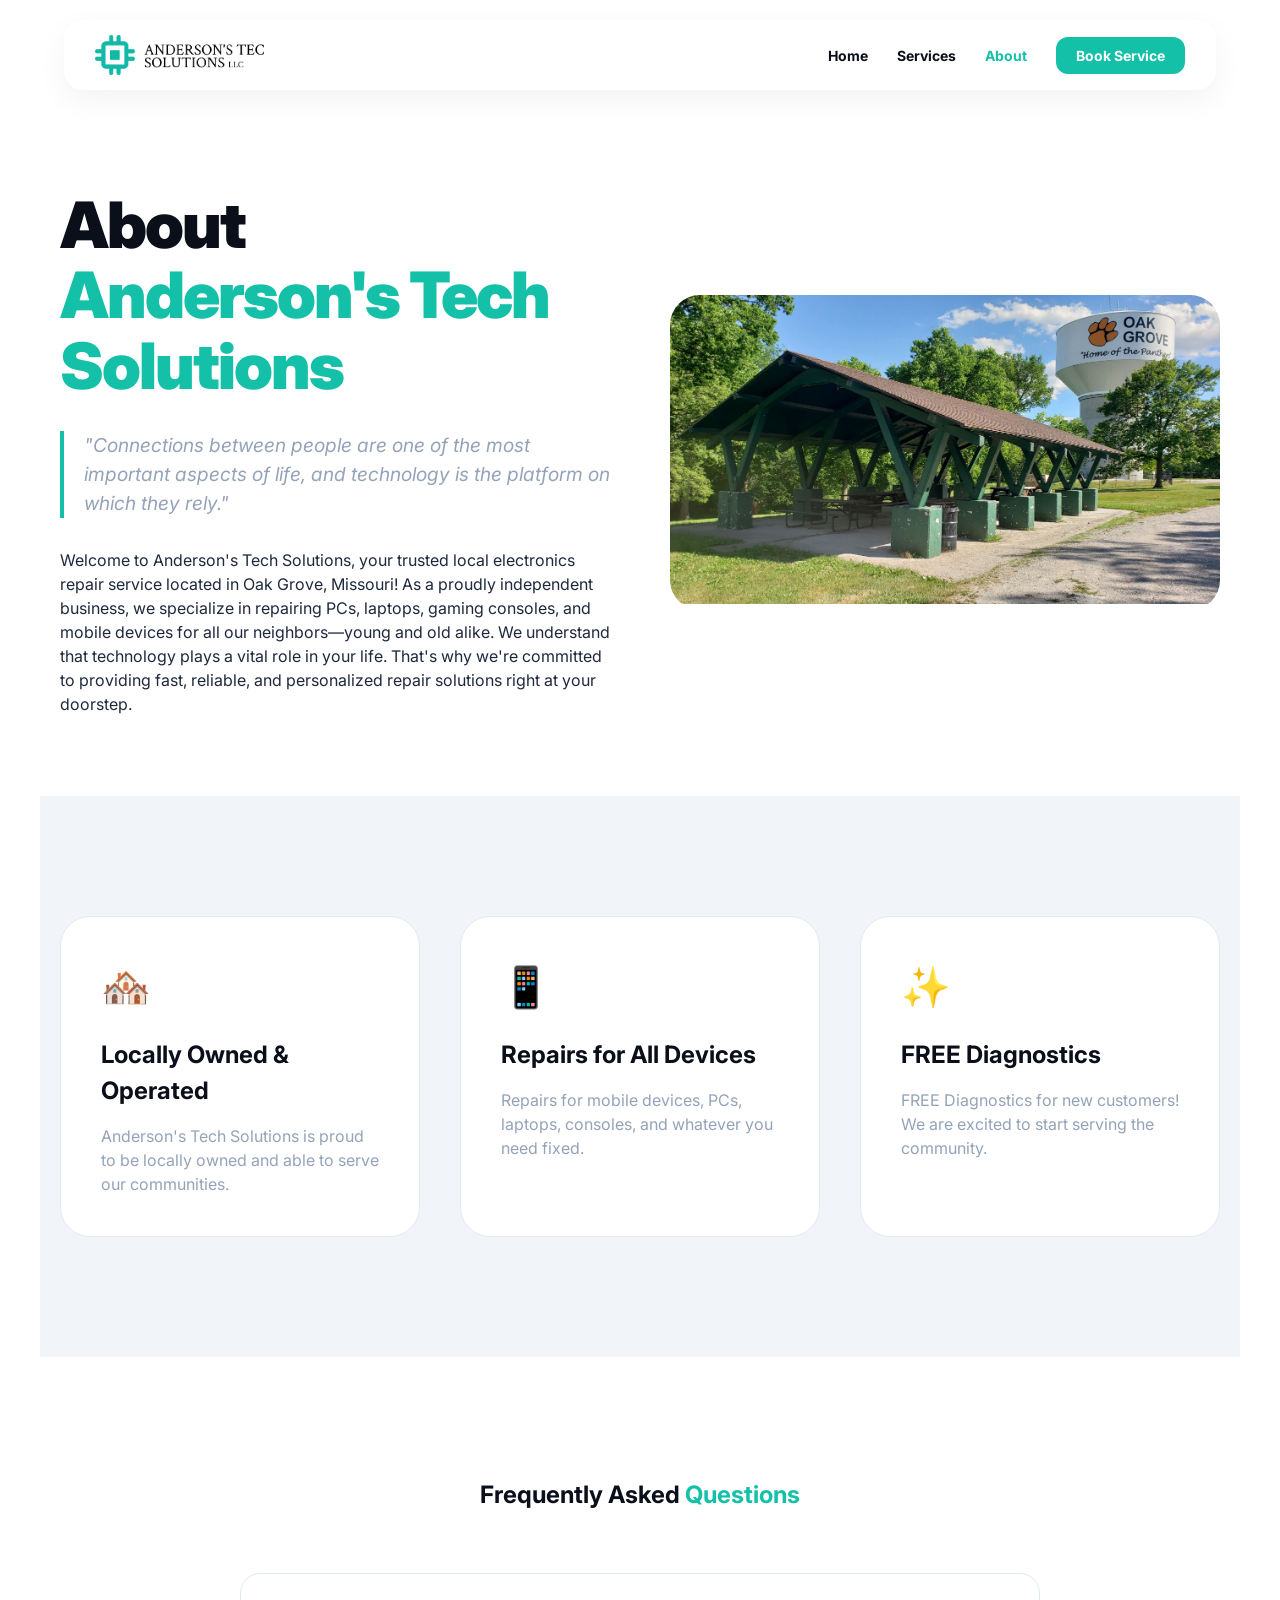
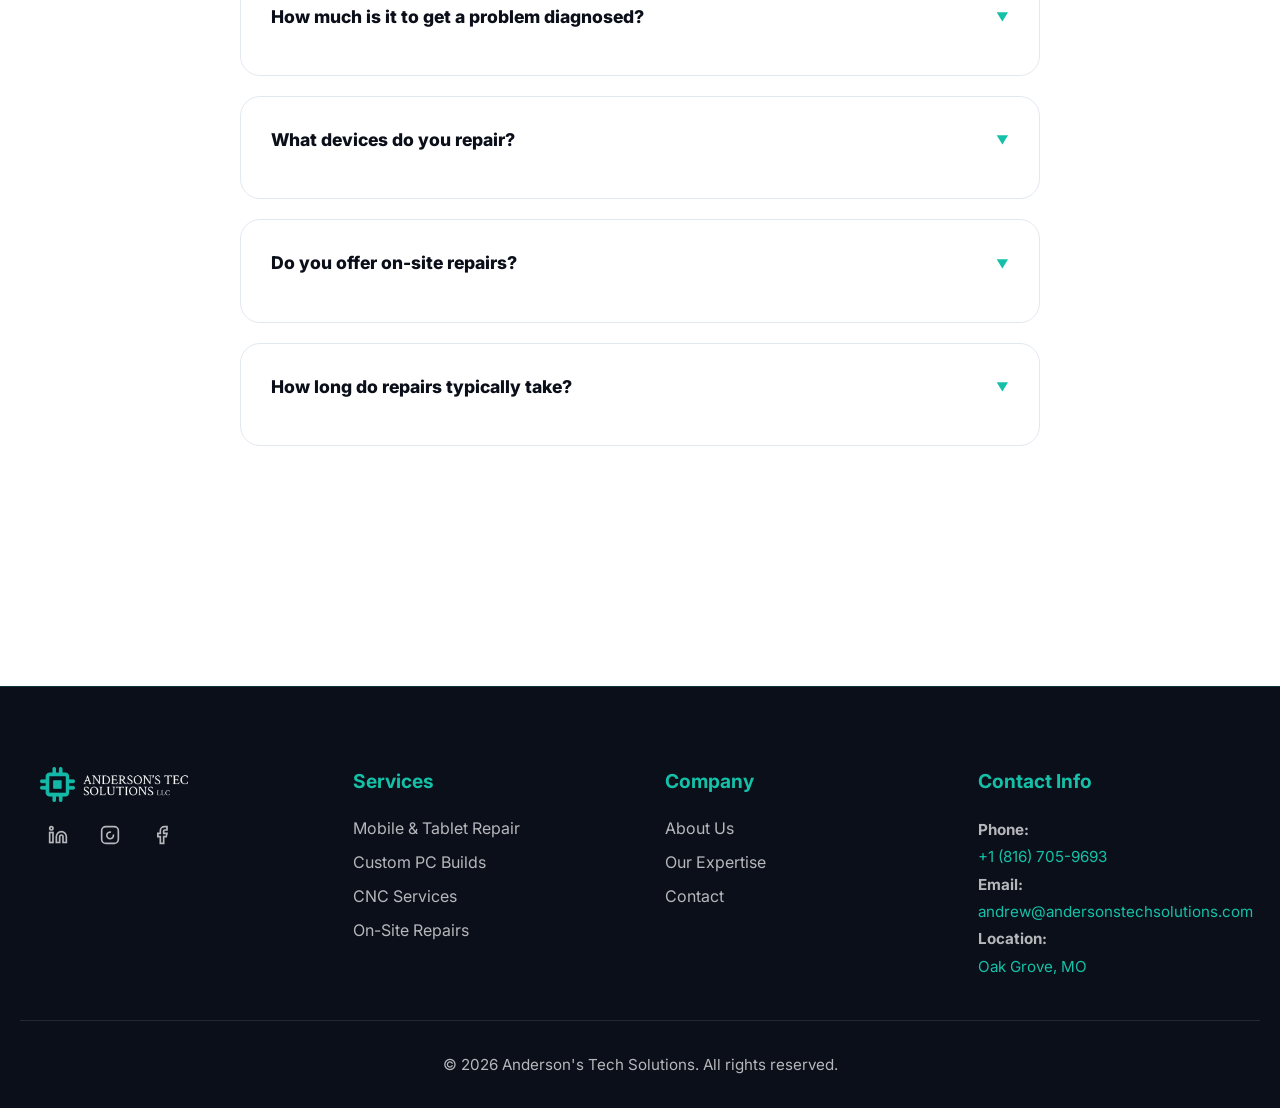
==== commit 029224ac: "Add files via upload" ====
--- a/about.html
+++ b/about.html
@@ -3,10 +3,12 @@
 <head>
     <meta charset="UTF-8">
     <meta name="viewport" content="width=device-width, initial-scale=1.0">
-    <link rel="icon" type="image/webp" href="images/log.webp">
+    <link rel="icon" type="image/png" href="images/favicon.png">
     <title>About Us | Anderson's Tech Solutions</title>
     <link rel="stylesheet" href="style.css">
-    <link href="https://fonts.googleapis.com/css2?family=Plus+Jakarta+Sans:wght@700;800&display=swap" rel="stylesheet">
+    <link rel="preconnect" href="https://fonts.googleapis.com">
+    <link rel="preconnect" href="https://fonts.gstatic.com" crossorigin>
+    <link href="https://fonts.googleapis.com/css2?family=Inter:wght@600;700;800;900&family=Plus+Jakarta+Sans:wght@700;800&display=swap" rel="stylesheet">
     <link href="https://unpkg.com/aos@2.3.1/dist/aos.css" rel="stylesheet">
 </head>
 <body>
@@ -59,7 +61,7 @@
         </div>
     </nav>
 
-    <main style="padding-top: 100px;">
+    <main style="padding-top: 110px;">
         <section class="about-hero">
             <div class="grid-dynamic">
                 <div data-aos="fade-right">
--- a/style.css
+++ b/style.css
@@ -2,10 +2,12 @@
     --gray-900: #0b0f1a;
     --gray-800: #1e293b;
     --gray-400: #94a3b8;
-    --teal: #14b8a6;
-    --teal-glow: rgba(20, 184, 166, 0.3);
+    --teal: #14C1A8;
+    --teal-dark: #0d9488;
+    --teal-glow: rgba(20, 193, 168, 0.3);
     --white: #ffffff;
     --bg-light: #f1f5f9;
+    --mobile-menu-bg: #0b111a;
 }
 
 * { margin: 0; padding: 0; box-sizing: border-box; }
@@ -17,7 +19,7 @@
 }
 
 body {
-    font-family: 'Plus Jakarta Sans', sans-serif;
+    font-family: 'Inter', 'Plus Jakarta Sans', -apple-system, BlinkMacSystemFont, sans-serif;
     background: var(--white);
     color: var(--gray-900);
     line-height: 1.5;
@@ -82,6 +84,12 @@
     color: white !important;
     padding: 10px 20px;
     border-radius: 12px;
+    transition: all 0.3s ease;
+}
+
+.btn-cta:hover {
+    box-shadow: 0 0 15px rgba(20, 193, 168, 0.4);
+    transform: translateY(-1px);
 }
 
 /* HERO BADGE */
@@ -106,40 +114,40 @@
 
 .btn-primary, .btn-secondary {
     padding: 16px 32px;
-    border-radius: 16px;
+    border-radius: 12px;
     font-weight: 700;
     font-size: 15px;
     text-decoration: none;
     display: inline-flex;
     align-items: center;
-    transition: all 0.3s ease;
+    transition: all 0.3s cubic-bezier(0.4, 0, 0.2, 1);
     cursor: pointer;
 }
 
 .btn-primary {
     background: var(--teal);
-    color: white;
+    color: var(--gray-900);
     border: 2px solid var(--teal);
 }
 
 .btn-primary:hover {
-    background: #0fa896;
-    border-color: #0fa896;
+    background: var(--teal-dark);
+    border-color: var(--teal-dark);
     transform: translateY(-2px);
-    box-shadow: 0 10px 30px rgba(20, 184, 166, 0.3);
+    box-shadow: 0 10px 30px var(--teal-glow);
 }
 
 .btn-secondary {
     background: transparent;
     color: var(--gray-900);
-    border: 2px solid var(--gray-900);
+    border: 2px solid var(--teal);
 }
 
 .btn-secondary:hover {
-    background: var(--gray-900);
-    color: white;
+    background: var(--teal);
+    color: var(--gray-900);
     transform: translateY(-2px);
-    box-shadow: 0 10px 30px rgba(11, 15, 26, 0.15);
+    box-shadow: 0 10px 30px var(--teal-glow);
 }
 
 /* PRICE GUARANTEE CARD */
@@ -257,7 +265,7 @@
 }
 
 /* TIPOGRAFIA DI IMPATTO */
-h1 { font-size: clamp(2.5rem, 6vw, 4.5rem); font-weight: 800; line-height: 1.1; letter-spacing: -2px; }
+h1 { font-size: clamp(2.5rem, 6vw, 4.5rem); font-weight: 900; line-height: 1.1; letter-spacing: -2px; }
 .text-teal { color: var(--teal); }
 
 /* LAYOUT ASIMMETRICO (La Gerarchia Visiva) */
@@ -304,6 +312,18 @@
     border-radius: 30px;
     overflow: hidden;
     position: relative;
+}
+
+.img-box::before {
+    content: '';
+    position: absolute;
+    top: 0;
+    left: 0;
+    right: 0;
+    bottom: 0;
+    background: linear-gradient(135deg, rgba(11, 17, 26, 0.4) 0%, rgba(11, 17, 26, 0.2) 100%);
+    z-index: 1;
+    pointer-events: none;
 }
 
 .img-box img {
@@ -614,9 +634,9 @@
 footer {
     background: var(--gray-900);
     color: white;
-    padding: 60px 20px 30px;
-    margin-top: 100px;
-    border-top: 1px solid rgba(20, 184, 166, 0.2);
+    padding: 80px 20px 30px;
+    margin-top: 120px;
+    border-top: 1px solid rgba(20, 193, 168, 0.2);
 }
 
 footer .footer-container {
@@ -656,8 +676,8 @@
     border-top: 1px solid rgba(255, 255, 255, 0.1);
     padding-top: 30px;
     text-align: center;
-    color: rgba(255, 255, 255, 0.5);
-    font-size: 0.9rem;
+    color: rgba(255, 255, 255, 0.4);
+    font-size: 0.85rem;
 }
 
 footer .footer-logo {
@@ -689,7 +709,8 @@
 }
 
 footer .footer-social .social-link:hover {
-    color: var(--teal);
+    color: #14C1A8;
+    transition: all 0.3s ease;
 }
 
 footer .footer-social svg {
@@ -792,16 +813,13 @@
         width: 100dvw;
         height: 100vh;
         height: 100dvh;
-        background:
-            linear-gradient(180deg, rgba(2, 8, 22, 0.98) 0%, rgba(2, 8, 22, 0.97) 55%, rgba(2, 8, 22, 0.96) 100%),
-            url('https://images.unsplash.com/photo-1591799264318-7e6ef8ddb7ea?auto=format&fit=crop&w=1200') center bottom / cover no-repeat;
-        backdrop-filter: blur(20px);
+        background: #0b111a;
         display: flex;
         flex-direction: column;
         justify-content: center;
         align-items: center;
-        gap: 40px;
-        padding: 80px 32px 60px;
+        gap: 32px;
+        padding: 80px 32px 80px;
         transform: translateX(110%);
         opacity: 0;
         visibility: hidden;
@@ -822,15 +840,14 @@
     
     .nav-links a {
         color: white;
-        font-size: 3rem;
-        font-weight: 800;
+        font-size: 2.5rem;
+        font-weight: 600;
         margin: 0;
-        padding: 20px 16px;
-        min-height: 64px;
+        padding: 16px 20px;
+        min-height: 60px;
         display: flex;
         align-items: center;
         justify-content: center;
-        text-shadow: 0 2px 8px rgba(0, 0, 0, 0.45);
         transition: transform 0.2s ease, color 0.2s ease;
     }
 
@@ -839,14 +856,20 @@
     }
 
     .nav-links a.active:not(.btn-cta) {
-        color: var(--teal);
+        color: #14C1A8;
         text-decoration: underline;
-        text-underline-offset: 8px;
+        text-underline-offset: 10px;
         text-decoration-thickness: 3px;
     }
-32px;
-        margin-top: 48px;
-        padding: 24px 0;
+
+    .mobile-social {
+        display: flex;
+        flex-direction: row;
+        align-items: center;
+        justify-content: center;
+        gap: 30px;
+        margin-top: 40px;
+        padding: 20px 0;
     }
 
     .social-link {
@@ -855,8 +878,8 @@
         display: inline-flex;
         align-items: center;
         justify-content: center;
-        width: 56px;
-        height: 56px;
+        width: 52px;
+        height: 52px;
         transition: transform 0.2s ease, color 0.2s ease;
     }
 
@@ -865,43 +888,38 @@
     }
 
     .social-link svg {
-        width: 40px;
-        height: 40px;
-        stroke-width: 1.8;
+        width: 32px;
+        height: 32px;
+        stroke-width: 2;
     }
 
     .social-link:hover {
-        color: var(--teal);
+        color: #14C1A8;
     }
 
     .mobile-menu-copy {
-        color: rgba(255, 255, 255, 0.45);
-        font-size: 1rem;
-        margin-top: 32px;
-        padding: 22px 28px !important;
-        width: min(360px, 90%);
-        font-size: 1.1rem !important;
-        font-weight: 800;
-        margin-top: 24px;
-        min-height: 64px;
-        transition: transform 0.2s ease, background-color 0.2s ease;
-    }
-
-    .btn-cta:active {
-        transform: scale(0.96);
-        background: #0d9488
-        margin-top: 2px;
+        color: rgba(255, 255, 255, 0.4);
+        font-size: 0.9rem;
+        margin-top: 40px;
+        padding: 16px 0;
     }
     
     .btn-cta {
         background: var(--teal);
         color: var(--gray-900) !important;
-        border-radius: 22px;
-        padding: 18px 24px !important;
-        width: min(340px, 88%);
+        border-radius: 12px;
+        padding: 20px 28px !important;
+        width: min(500px, 92%);
         font-size: 1.1rem !important;
-        font-weight: 800;
-        margin-top: 12px;
+        font-weight: 700;
+        margin-top: 20px;
+        min-height: 64px;
+        transition: transform 0.2s ease, background-color 0.2s ease;
+    }
+
+    .btn-cta:active {
+        transform: scale(0.96);
+        background: var(--teal-dark);
     }
     
     /* TAP TARGETS OTTIMIZZATI (Footer) */
@@ -914,7 +932,7 @@
     
     /* SECTIONS PADDING */
     section {
-        padding: 60px 15px !important;
+        padding: 80px 15px 60px !important;
     }
     
     /* TYPOGRAPHY MOBILE */
@@ -934,7 +952,7 @@
     .hero-grid { 
         grid-template-columns: 1fr; 
         gap: 40px;
-        padding-top: 100px !important;
+        padding-top: 130px !important;
     }
     
     .img-box {
@@ -1051,7 +1069,7 @@
 
     /* HOME PAGE - mobile fine tuning */
     .home-page .hero-grid {
-        padding-top: 90px !important;
+        padding-top: 120px !important;
         gap: 24px;
     }
 
